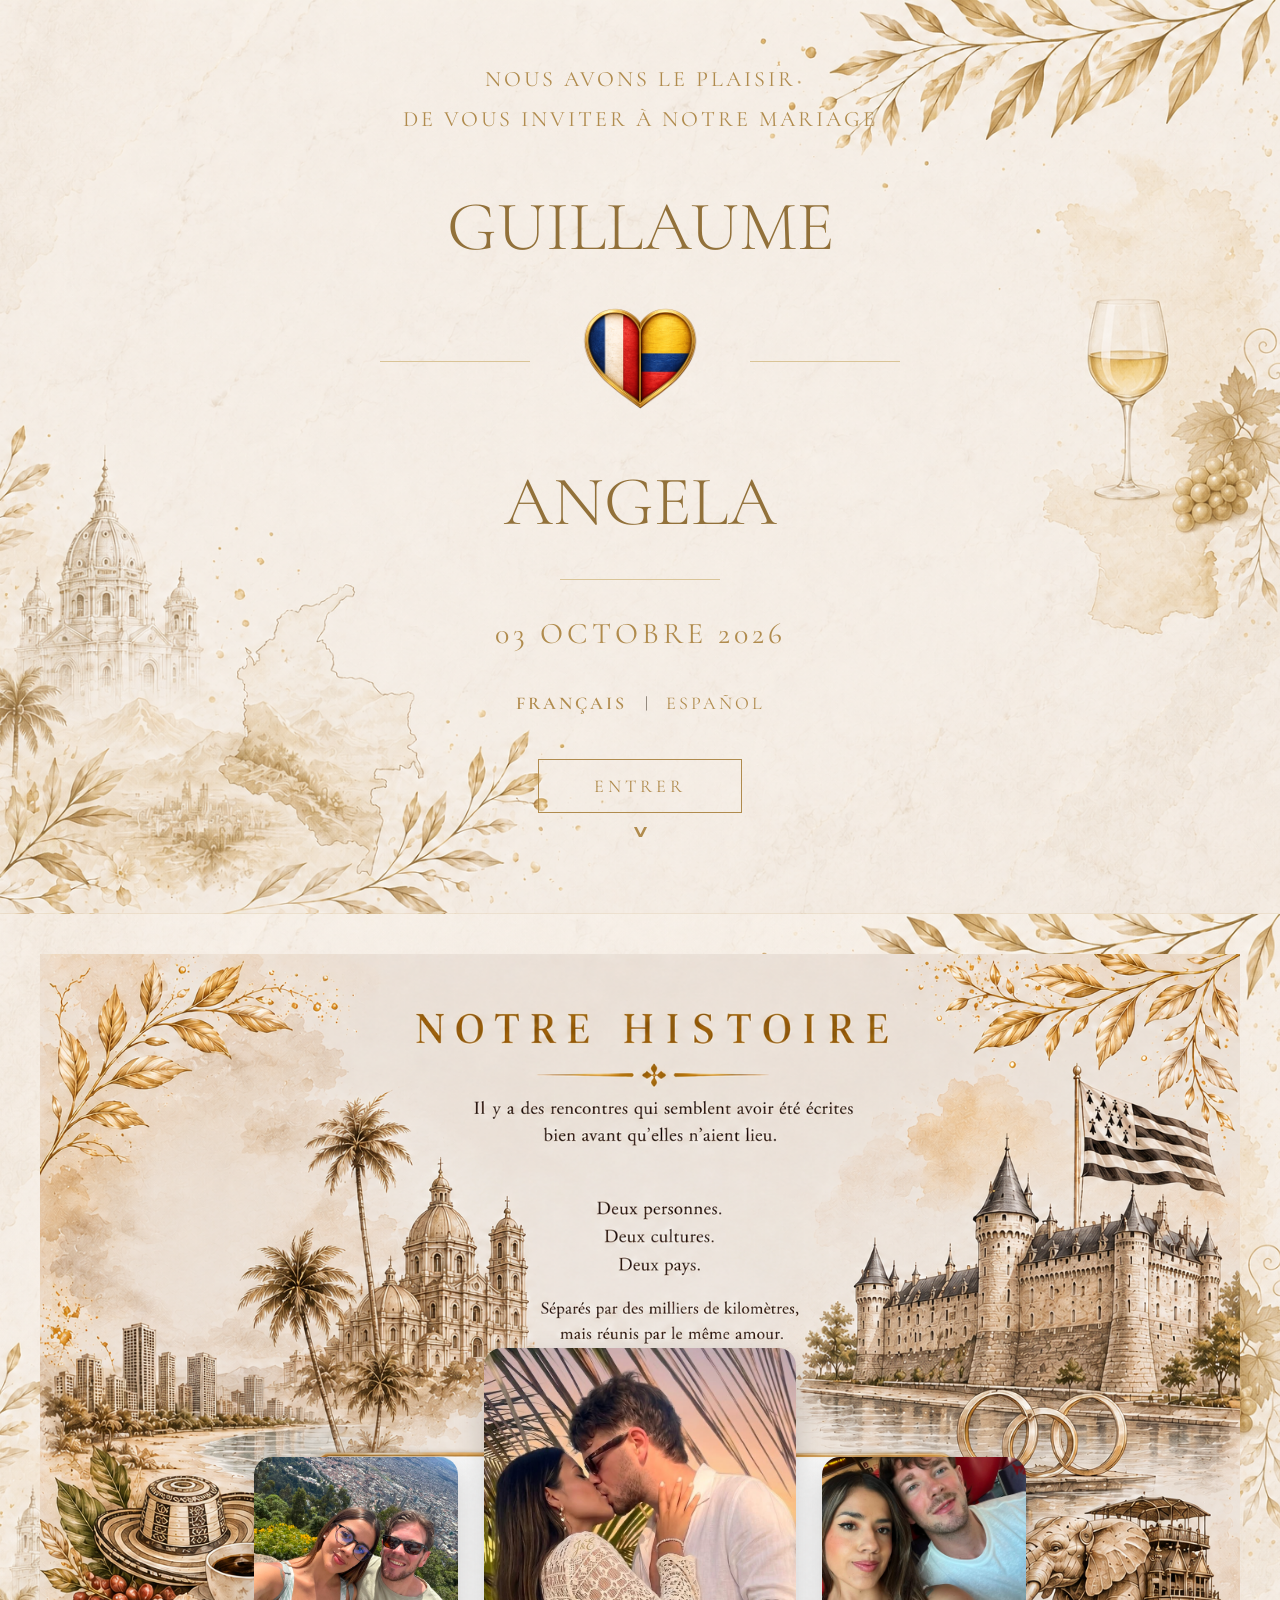
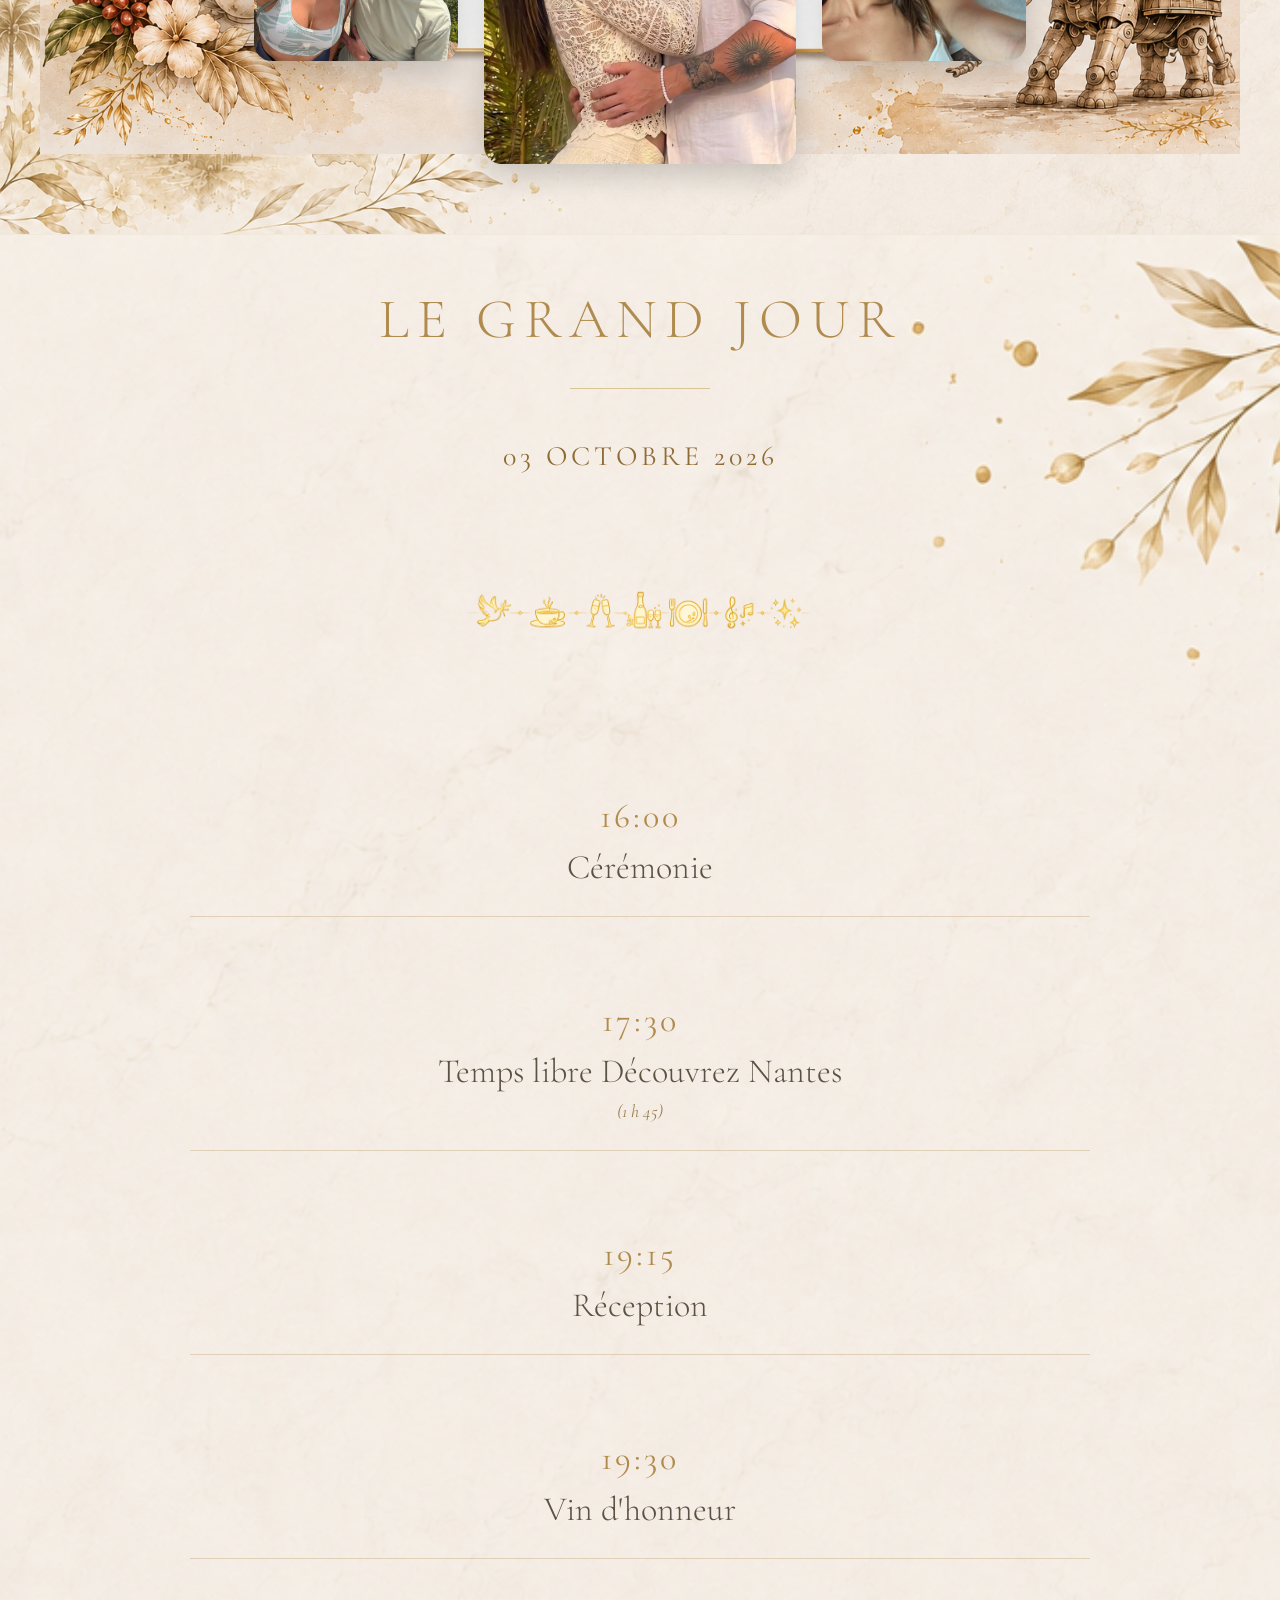
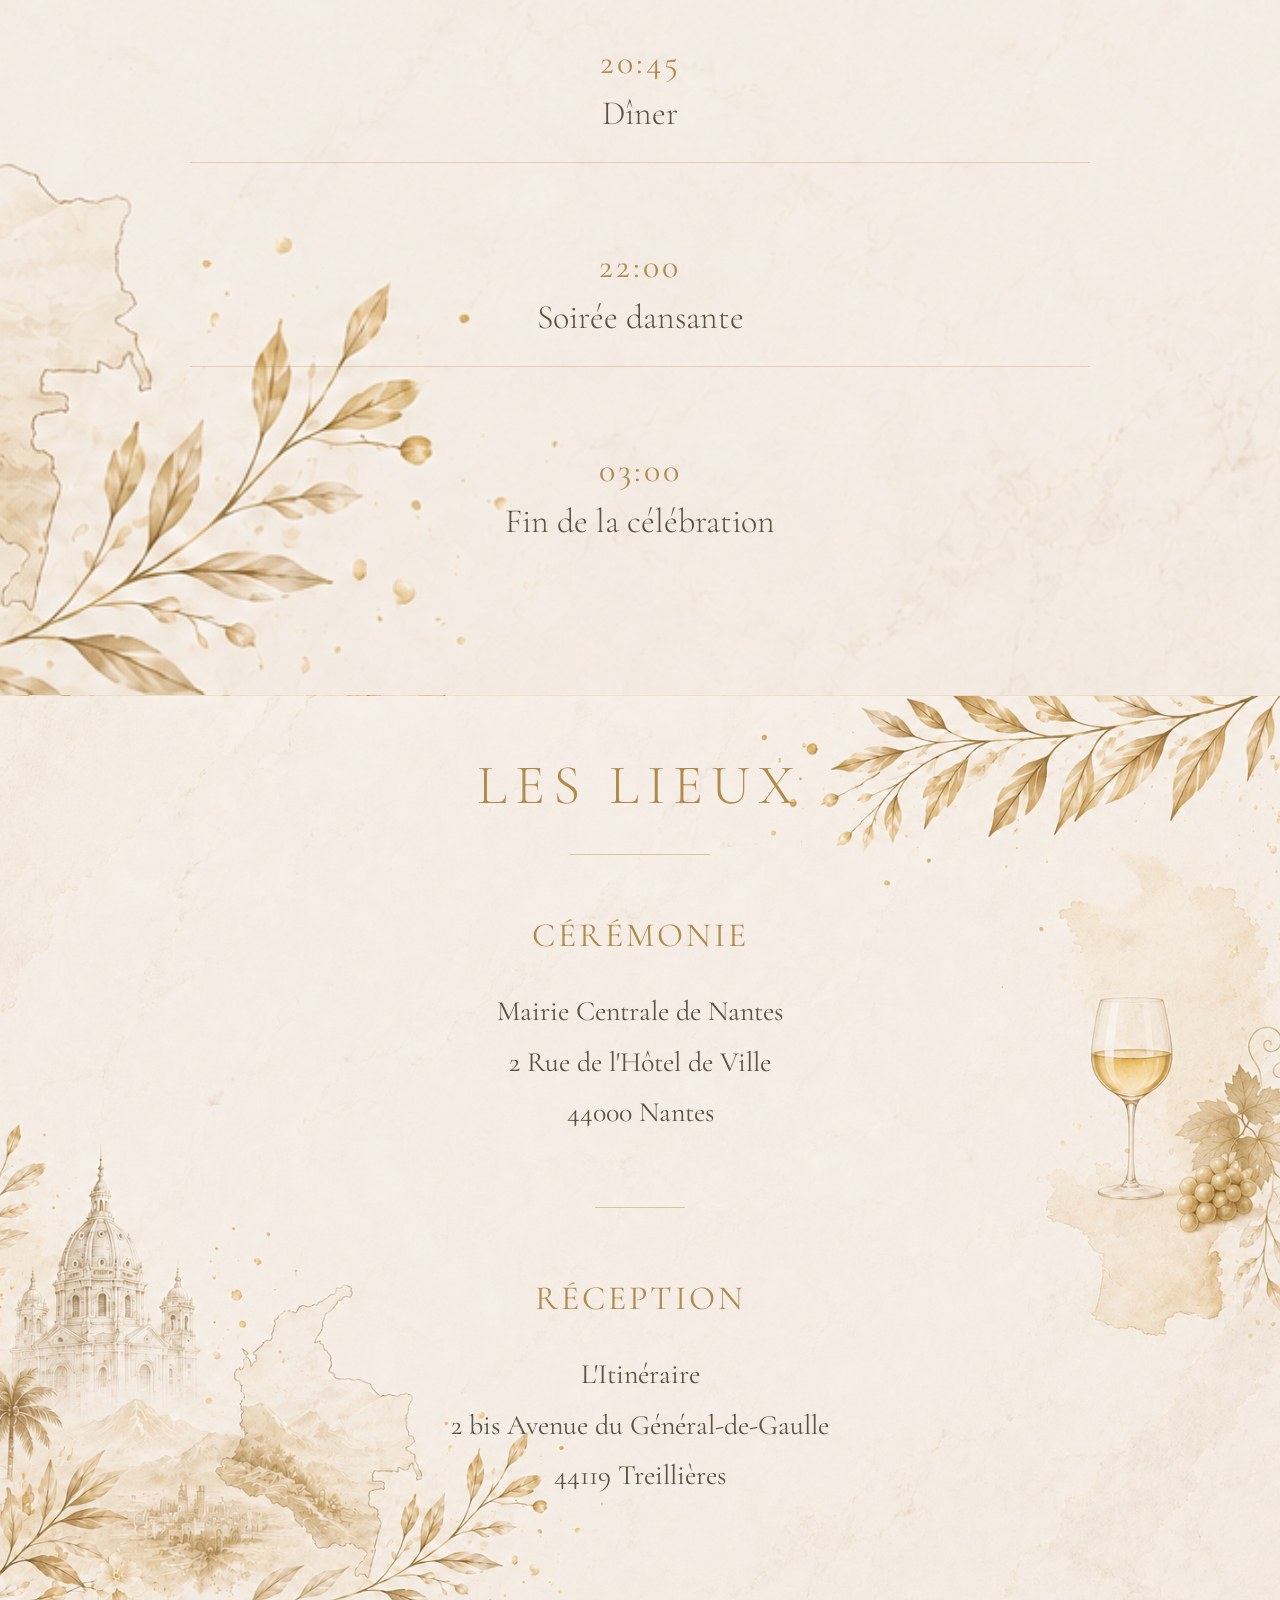
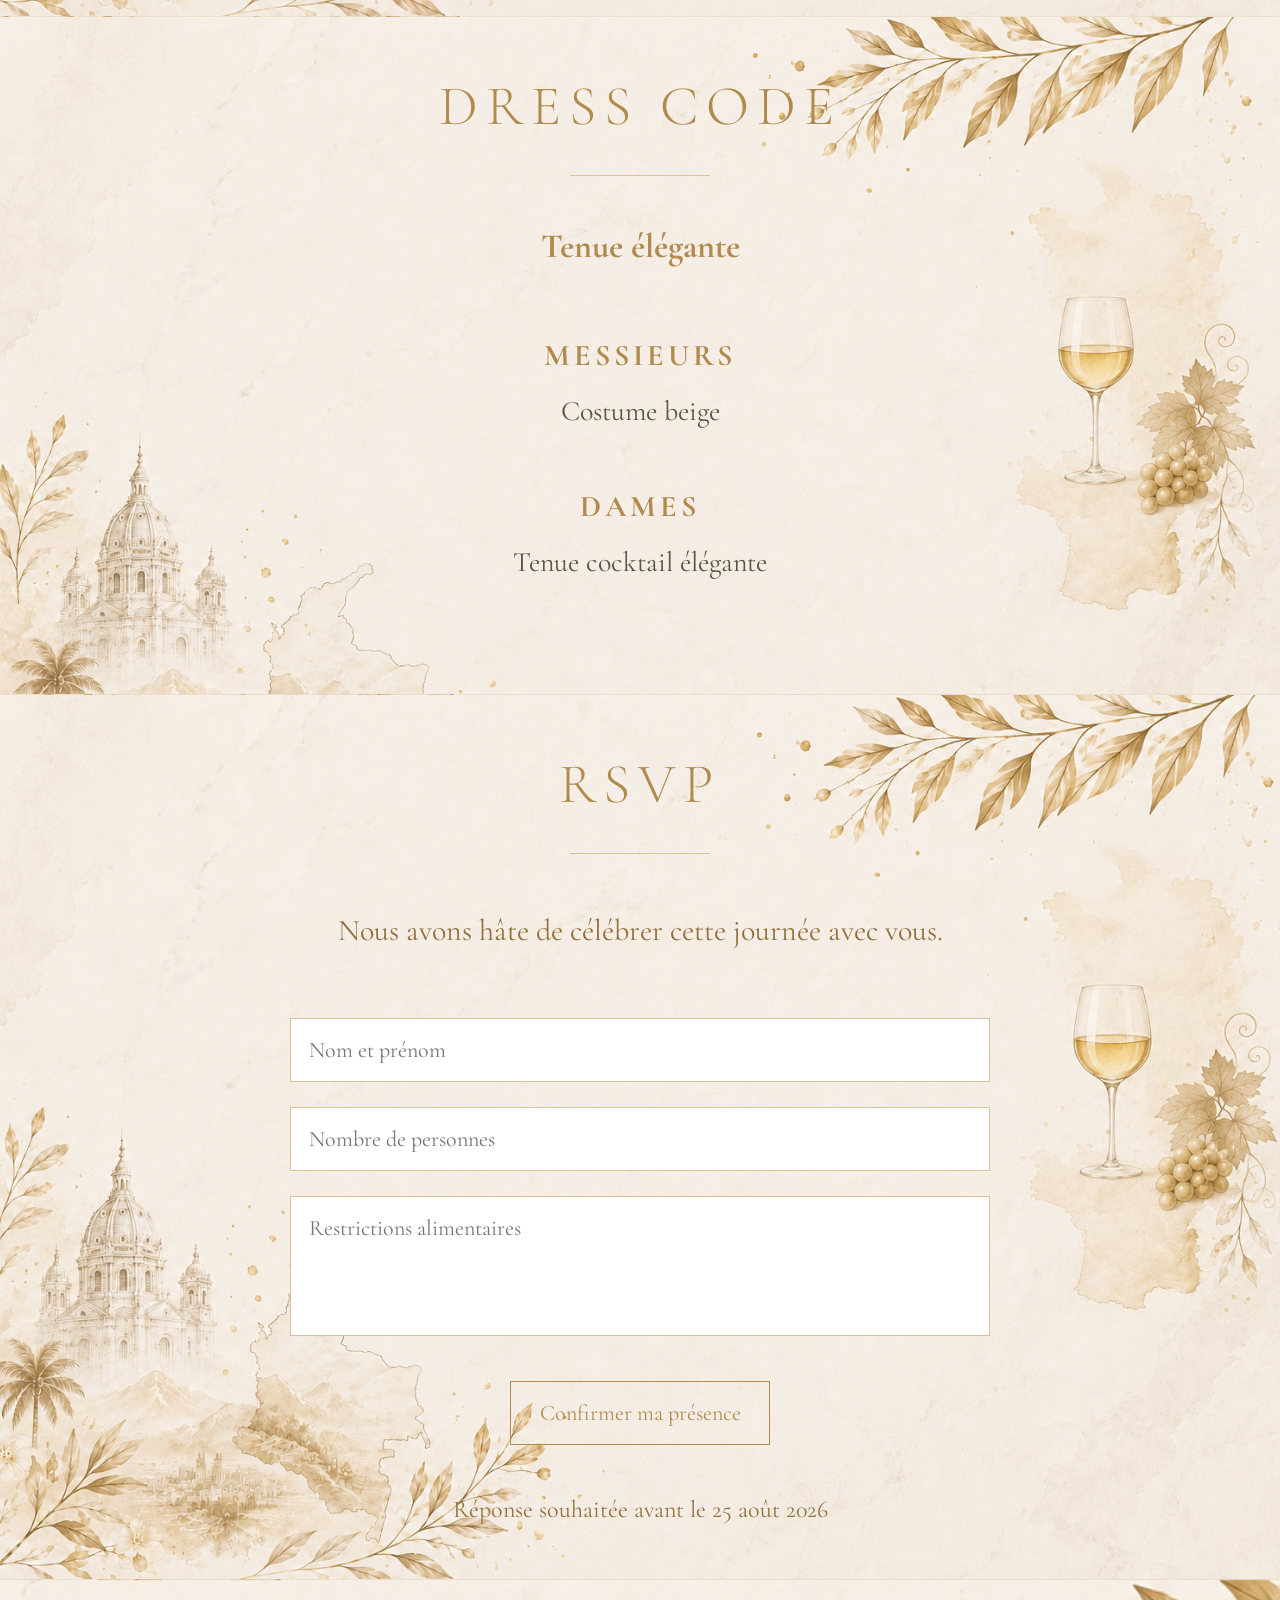
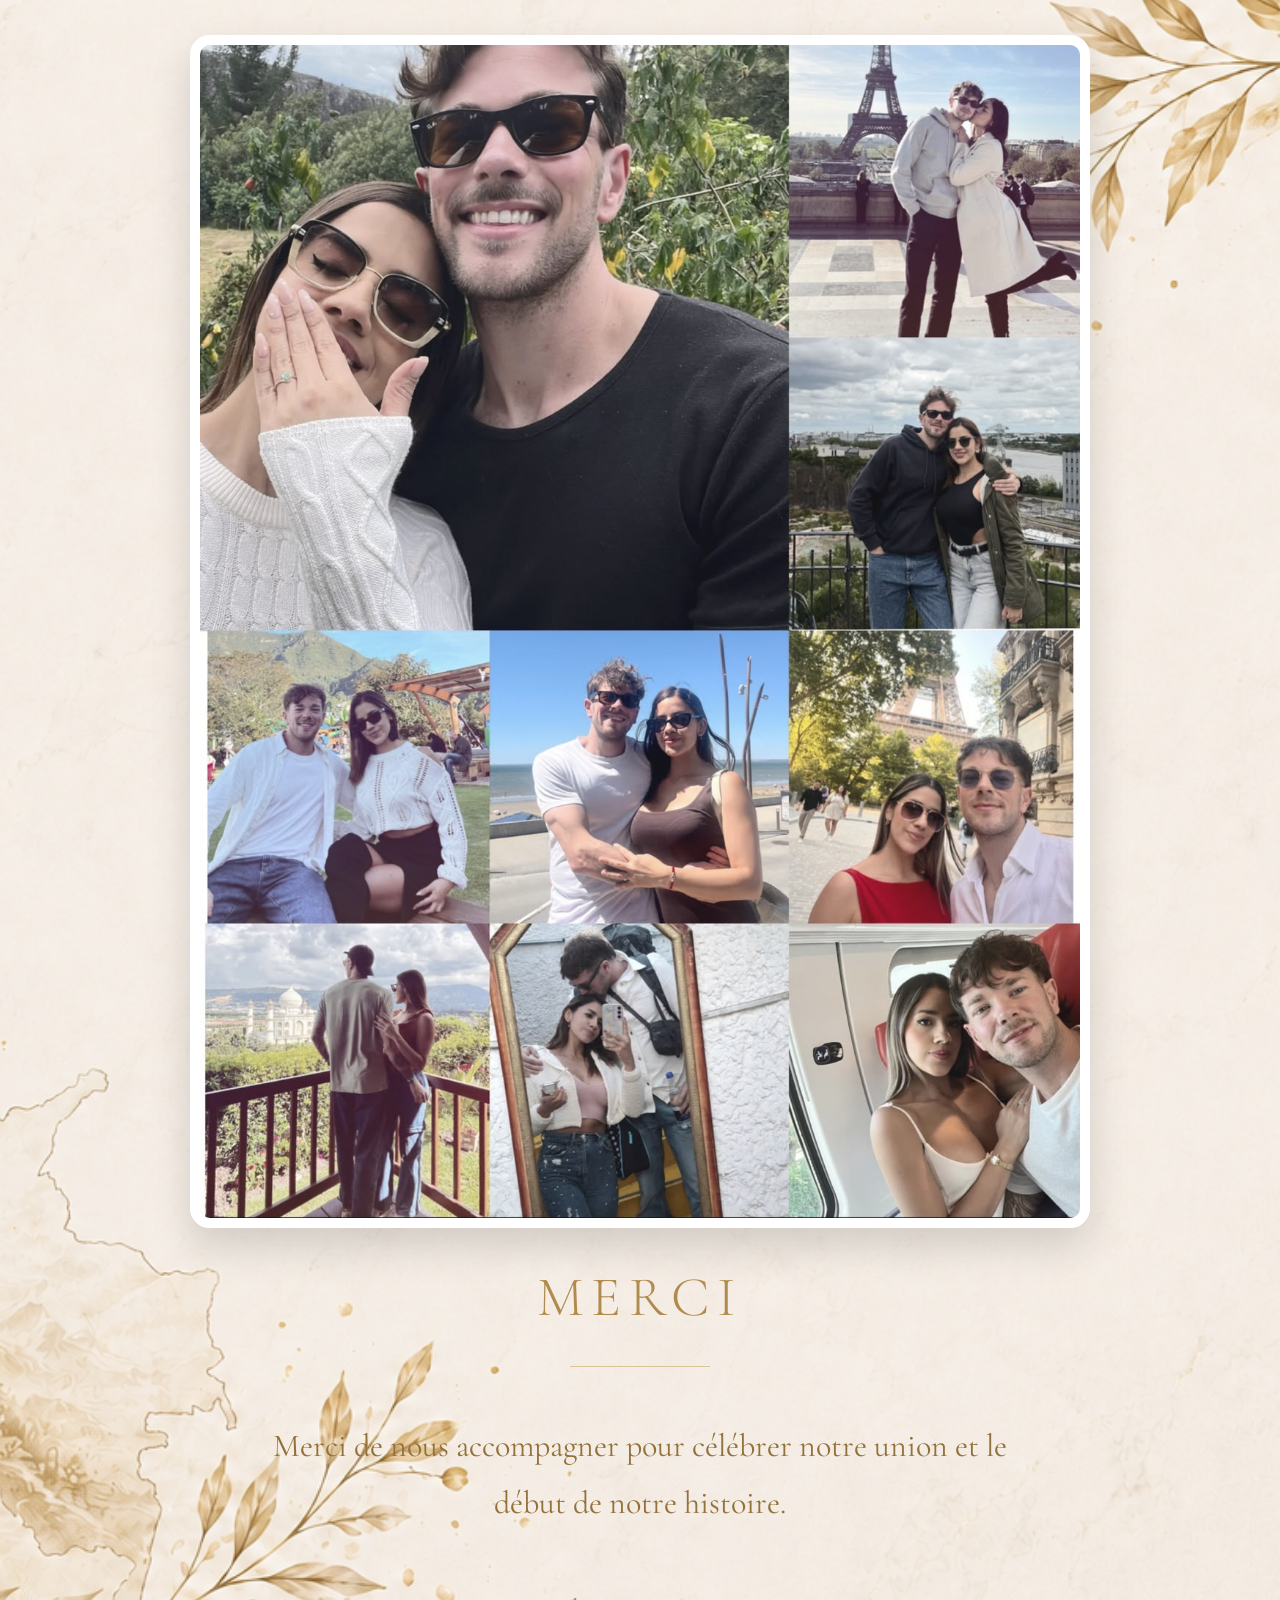
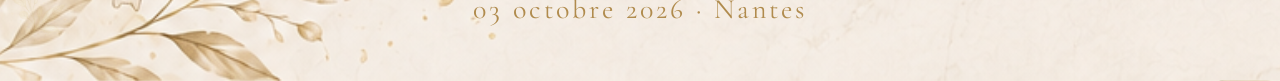
==== index.html @ 0d3e09af "Invitacion de boda" ====
<!DOCTYPE html>
<html lang="fr">

<head>

    <meta charset="UTF-8">
    <meta name="viewport" content="width=device-width, initial-scale=1.0">

    <title>Guillaume & Angela</title>

<link rel="stylesheet" href="css/style.css">
<link rel="stylesheet" href="css/history.css">
<link rel="stylesheet" href="css/timeline.css">

    <link rel="preconnect" href="https://fonts.googleapis.com">
    <link rel="preconnect" href="https://fonts.gstatic.com" crossorigin>

    <link href="https://fonts.googleapis.com/css2?family=Cormorant+Garamond:wght@300;400;500;600&display=swap" rel="stylesheet">

</head>

<body>

<!-- =========================
        PORTADA
========================= -->

<section class="hero" id="hero">

    <!-- Decoración -->

    <img src="images/leaves-top-right.png"
         class="leaf leaf-top"
         alt="">

    <img src="images/leaves-bottom-left.png"
         class="leaf leaf-bottom"
         alt="">

    <!-- Texto superior -->

    <p id="heroText" class="hero-top">

        NOUS AVONS LE PLAISIR<br>
        DE VOUS INVITER À NOTRE MARIAGE

    </p>

    <!-- Nombres -->

    <h1 id="nameTop" class="name-top">

        GUILLAUME

    </h1>

    <div class="line-container">

        <div class="line"></div>

        <div class="heart">

            <img src="images/heart-fr-co.png"
                 alt="France Colombie">

        </div>

        <div class="line"></div>

    </div>

    <h1 id="nameBottom" class="name-bottom">

        ANGELA

    </h1>

    <div class="line-small"></div>

    <!-- Fecha -->

    <p id="date" class="date">

        03 OCTOBRE 2026

    </p>

    <!-- Cambio de idioma -->

    <div class="languages">

        <button id="fr"
                class="lang active">

            FRANÇAIS

        </button>

        <span>|</span>

        <button id="es"
                class="lang">

            ESPAÑOL

        </button>

    </div>

    <!-- Botón -->

    <button id="enterBtn"
            class="enter-btn">

        ENTRER

    </button>

    <!-- Flecha -->

    <div class="arrow">

        &#709;

    </div>

</section>

<!-- =========================
     NUESTRA HISTORIA
========================= -->

<section class="history" id="history">

    <img src="images/leaves-top-right.png"
         class="leaf leaf-top"
         alt="">

    <img src="images/leaves-bottom-left.png"
         class="leaf leaf-bottom"
         alt="">
<div class="history-container">

    <!-- Imagen compuesta -->
    <div class="history-wrapper">

        <img src="images/histoire.png"
             class="history-background"
             alt="Notre Histoire">

        <div class="history-gallery">

            <img src="images/couple/left.jpg"
                 class="photo photo-left"
                 alt="">

            <img src="images/couple/center.jpg"
                 class="photo photo-center"
                 alt="">

            <img src="images/couple/right.jpg"
                 class="photo photo-right"
                 alt="">

        </div>

    </div>

</div>

</section>

<!-- ==========================================
              LE GRAND JOUR
=========================================== -->

<section class="timeline" id="timeline">

    <img src="images/leaves-top-right.png"
         class="leaf leaf-top"
         alt="">

    <img src="images/leaves-bottom-left.png"
         class="leaf leaf-bottom"
         alt="">

    <div class="timeline-container">

 <h2 id="timelineTitle" class="section-title">
    LE GRAND JOUR
</h2>

        <div class="gold-line"></div>

        <p
            id="timelineDate"
            class="timeline-date">

            03 OCTOBRE 2026

        </p>
<img
    src="images/timeline-icons.png"
    class="timeline-icons"
    alt="Timeline Icons">
        <div class="timeline-item">

            <span class="time">

                16:00

            </span>

            <h3 id="event1">

                Cérémonie

            </h3>

        </div>
<div class="timeline-item">

    <span class="time">
        17:30
    </span>

    <h3 id="eventFree">
        Temps libre
Découvrez Nantes
    </h3>

    <p class="timeline-note">
        (1 h 45)
    </p>

</div>
        <div class="timeline-item">

            <span class="time">

                19:15

            </span>

            <h3 id="event2">

                Réception

            </h3>

        </div>

        <div class="timeline-item">

            <span class="time">

                19:30

            </span>

            <h3 id="event3">

                Vin d'honneur

            </h3>

        </div>

        <div class="timeline-item">

            <span class="time">

                20:45

            </span>

            <h3 id="event4">

                Dîner

            </h3>

        </div>

        <div class="timeline-item">

            <span class="time">

                22:00

            </span>

            <h3 id="event5">

                Soirée dansante

            </h3>

        </div>

        <div class="timeline-item">

            <span class="time">

                03:00

            </span>

            <h3 id="event6">

                Fin de la célébration

            </h3>

        </div>

    </div>

</section>

<!-- ==========================================
                 LES LIEUX
=========================================== -->

<section class="places" id="places">

    <img src="images/leaves-top-right.png"
         class="leaf leaf-top"
         alt="">

    <img src="images/leaves-bottom-left.png"
         class="leaf leaf-bottom"
         alt="">

    <div class="places-container">

<h2 id="placesTitle" class="section-title">
    LES LIEUX
</h2>

        <div class="gold-line"></div>

        <div class="place-card">

            <h3 id="ceremonyTitle">

                CÉRÉMONIE

            </h3>

            <p>

                Mairie Centrale de Nantes

            </p>

            <p>

                2 Rue de l'Hôtel de Ville

            </p>

            <p>

                44000 Nantes

            </p>

        </div>

        <div class="gold-line small"></div>

        <div class="place-card">

            <h3 id="receptionTitle">

                RÉCEPTION

            </h3>

            <p>

                L'Itinéraire

            </p>

            <p>

                2 bis Avenue du Général-de-Gaulle

            </p>

            <p>

                44119 Treillières

            </p>

        </div>

    </div>

</section>
<!-- ==========================================
                 DRESS CODE
=========================================== -->

<section class="dresscode" id="dresscode">

    <img src="images/leaves-top-right.png"
         class="leaf leaf-top"
         alt="">

    <img src="images/leaves-bottom-left.png"
         class="leaf leaf-bottom"
         alt="">

    <div class="dresscode-container">

        <h2 id="dressTitle" class="section-title">

            DRESS CODE

        </h2>

        <div class="gold-line"></div>

        <h3 id="dressSubtitle">

            Tenue Élégante

        </h3>

        <div class="dress-block">

            <h4 id="gentlemenTitle">

                MESSIEURS

            </h4>

            <p id="gentlemenText">

                Costume beige

            </p>

        </div>

        <div class="dress-block">

            <h4 id="ladiesTitle">

                DAMES

            </h4>

            <p id="ladiesText">

                Tenue cocktail élégante

            </p>
</div>

    </div>

</section>

<!-- ==========================================
                     CONFIRMATION
=========================================== -->

<section class="rsvp" id="rsvp">

    <img src="images/leaves-top-right.png"
         class="leaf leaf-top"
         alt="">

    <img src="images/leaves-bottom-left.png"
         class="leaf leaf-bottom"
         alt="">

    <div class="rsvp-container">

        <h2 id="rsvpTitle" class="section-title">

            CONFIRMATION

        </h2>

        <div class="gold-line"></div>

        <p id="rsvpMessage">

            Nous avons hâte de célébrer
            cette journée avec vous.

        </p>

        <form class="rsvp-form">

            <input
                id="nameInput"
                type="text"
                placeholder="Nom et prénom">

            <input
                id="guestsInput"
                type="number"
                placeholder="Nombre de personnes">

            <textarea
                id="foodInput"
                placeholder="Restrictions alimentaires"></textarea>

            <button
                id="confirmBtn"
                type="submit">

                Confirmer ma présence

            </button>

        </form>

        <p
           id="deadline"
           class="deadline">

            Réponse souhaitée avant le
            25 août 2026

        </p>

    </div>

</section>

<!-- ==========================================
                  MERCI
=========================================== -->

<section class="thanks" id="thanks">

    <img src="images/leaves-top-right.png"
         class="leaf leaf-top"
         alt="">

    <img src="images/leaves-bottom-left.png"
         class="leaf leaf-bottom"
         alt="">

    <div class="thanks-container">

        <img src="images/final_photo.jpg" class="final-photo" alt="">

        <h2
            id="thanksTitle"
            class="section-title">

            MERCI

        </h2>

        <div class="gold-line"></div>

        <p
           id="thanksMessage"
           class="thanks-text">

            Merci de nous accompagner
            pour célébrer notre union
            et le début de notre histoire.

        </p>

        <p
            id="thanksDate"
            class="thanks-date">

            03 octobre 2026 · Nantes

        </p>

    </div>

</section>

<script src="js/script.js"></script>

</body>

</html>
---- css/style.css ----
/* ===================================================
   GUILLAUME & ANGELA
   VERSION 2.0
=================================================== */

*{
    margin:0;
    padding:0;
    box-sizing:border-box;
}

html{

    scroll-behavior:smooth;

}

body{

    background:#f8f5ef;

    color:#5c5143;

    font-family:'Cormorant Garamond',serif;

    overflow-x:hidden;

}

/* ==========================
        VARIABLES
========================== */

:root{

    --gold:#b08b4d;

    --gold-light:#d9c497;

    --gold-dark:#92713a;

    --cream:#f8f5ef;

    --text:#5c5143;

    --line:#d8c49a;

}

/* ==========================
        TITULOS
========================== */

.section-title{

    font-size:56px;

    font-weight:300;

    letter-spacing:8px;

    text-align:center;

    color:var(--gold);

}

.gold-line{

    width:140px;

    height:1px;

    background:var(--gold-light);

    margin:35px auto 50px;

}

/* ==========================
        HOJAS
========================== */

.leaf{

    position:absolute;

    width:230px;

    opacity:.18;

    pointer-events:none;

}

.leaf-top{

    top:0;

    right:0;

}

.leaf-bottom{

    bottom:0;

    left:0;

}

/* ==========================
        PORTADA
========================== */

.hero{

    position:relative;

    min-height:100vh;

    display:flex;

    flex-direction:column;

    justify-content:center;

    align-items:center;

    text-align:center;

    padding:60px 30px 100px;

    overflow:hidden;

    background:
        url("../images/background.png") center center / cover no-repeat;

}

.hero-top{

    font-size:22px;

    letter-spacing:3px;

    line-height:1.8;

    color:var(--gold);

}

.name-top{

    margin-top:45px;

    font-size:70px;

    font-weight:300;

    color:var(--gold-dark);

}

.name-bottom{

    margin-top:35px;

    font-size:70px;

    font-weight:300;

    color:var(--gold-dark);

}

.line-container{

    width:100%;

    max-width:520px;

    display:flex;

    align-items:center;

    justify-content:center;

    gap:20px;

    margin-top:30px;

}

.line{

    flex:1;

    height:1px;

    background:var(--gold-light);

}

.line-small{

    width:160px;

    height:1px;

    background:var(--gold-light);

    margin:35px auto;

}

.heart img{

    width:180px;

}

.date{

    font-size:30px;

    color:var(--gold);

    letter-spacing:4px;

}/* ===================================================
        BOTONES
=================================================== */

.languages{

    display:flex;

    align-items:center;

    justify-content:center;

    gap:18px;

    margin-top:40px;

}

.languages button{

    background:none;

    border:none;

    cursor:pointer;

    font-family:'Cormorant Garamond',serif;

    font-size:18px;

    letter-spacing:3px;

    color:var(--gold);

    transition:.35s;

}

.languages button:hover{

    opacity:.6;

}

.languages button.active{

    font-weight:600;

}

.enter-btn{

    margin-top:45px;

    padding:15px 55px;

    background:transparent;

    border:1px solid var(--gold);

    color:var(--gold);

    letter-spacing:4px;

    font-size:18px;

    cursor:pointer;

    transition:.35s;

    font-family:'Cormorant Garamond',serif;

}

.enter-btn:hover{

    background:var(--gold);

    color:white;

}

.arrow{

    position:absolute;

    bottom:40px;

    left:50%;

    transform:translateX(-50%);

    font-size:42px;

    color:var(--gold);

    animation:arrowMove 2s infinite;

}

@keyframes arrowMove{

0%{
transform:translate(-50%,0);
}

50%{
transform:translate(-50%,12px);
}

100%{
transform:translate(-50%,0);
}

}

    /* ===================================================
            SECCIONES
    =================================================== */
    
    /* Decoración de fondo */
.history,
.timeline,
.places,
.dresscode,
.rsvp,
.thanks{
    padding:55px 40px;

    background:
        url("../images/background.png") center top / cover repeat-y;

    overflow:hidden;

    border-top:1px solid rgba(176,139,77,.12);

}

/* ==========================================
   CONTENEDORES
========================================== */

.history-container,
.timeline-container,
.places-container,
.dresscode-container,
.rsvp-container,
.thanks-container{

    position:relative;

    z-index:2;

    width:100%;

    max-width:1200px;

    margin:0 auto;

    }/* ===================================================
                    LE GRAND JOUR
    =================================================== */

    .timeline-date{

        text-align:center;

        font-size:30px;

        color:var(--gold);

        letter-spacing:4px;

        margin-bottom:70px;

    }

    .timeline-item{

        text-align:center;

        margin-bottom:55px;

    }

    .time{

        display:block;

        font-size:34px;

        color:var(--gold);

        margin-bottom:12px;

        letter-spacing:3px;

    }

    .timeline-item h3{

        font-size:34px;

        font-weight:300;

        color:var(--text);

    }

    /* ===================================================
                    LES LIEUX
    =================================================== */

    .place-card{

        max-width:700px;

        margin:60px auto;

        text-align:center;

    }

    .place-card h3{

        font-size:34px;

        color:var(--gold);

        font-weight:400;

        letter-spacing:3px;

        margin-bottom:30px;

    }

    .place-card p{

        font-size:28px;

        line-height:1.8;

        color:var(--text);

    }

    .gold-line.small{

        width:90px;

        margin:70px auto;

    }

    /* ===================================================
                    DRESS CODE
    =================================================== */

    #dressSubtitle{

        text-align:center;

        font-size:34px;

        color:var(--gold);

        margin-bottom:70px;

    }

    .dress-block{

        text-align:center;

        margin-bottom:60px;

    }

    .dress-block h4{

        font-size:30px;

        color:var(--gold);

        letter-spacing:4px;

        margin-bottom:20px;

    }

    .dress-block p{

        font-size:28px;

        color:var(--text);

    }

    /* ===================================================
                        CONFIRMATION
    =================================================== */

    .rsvp-message,
    #rsvpMessage{

        text-align:center;

        font-size:30px;

        line-height:1.8;

        margin-bottom:60px;

        color:var(--gold-dark);

    }

    .rsvp-form{

        max-width:700px;

        margin:auto;

        display:flex;

        flex-direction:column;

        gap:25px;

    }

    .rsvp-form input,
    .rsvp-form textarea{

        width:100%;

        padding:18px;

        border:1px solid var(--gold-light);

        background:white;

        font-family:'Cormorant Garamond',serif;

        font-size:22px;

        color:var(--text);

    }

    .rsvp-form textarea{

        height:140px;

        resize:none;

    }

    .rsvp-form button{

        width:260px;

        margin:20px auto 0;

        padding:18px;

        border:1px solid var(--gold);

        background:transparent;

        color:var(--gold);

        font-size:22px;

        cursor:pointer;

        transition:.35s;

        font-family:'Cormorant Garamond',serif;

    }

    .rsvp-form button:hover{

        background:var(--gold);

        color:white;

    }

    .deadline{

        text-align:center;

        margin-top:50px;

        font-size:24px;

        color:var(--gold-dark);

    }/* ===================================================
                        GRACIAS
    =================================================== */

    .final-photo{
    width:100%;
    max-width:900px;
    height:auto;
    display:block;
    margin:0 auto 35px;
    border:10px solid #fff;
    border-radius:20px;
    object-fit:cover;
    box-shadow:0 18px 40px rgba(0,0,0,.15);

    }

    .thanks-text{

        max-width:800px;

        margin:0 auto;

        text-align:center;

        font-size:32px;

        line-height:1.8;

        color:var(--gold-dark);

    }

    .thanks-date{

        margin-top:60px;

        text-align:center;

        font-size:28px;

        letter-spacing:3px;

        color:var(--gold);

    }

    /* ===================================================
                    ANIMACIONES
    =================================================== */

    section{

        opacity:0;

        transform:translateY(60px);

        transition:1s ease;

    }

    section.show{

        opacity:1;

        transform:translateY(0);

    }

    /* ===================================================
                    RESPONSIVE
    =================================================== */

    @media(max-width:992px){

    .section-title{

    font-size:42px;

    letter-spacing:4px;

    }

    .hero-top{

    font-size:18px;

    }

    .name-top,
    .name-bottom{

    font-size:52px;

    }

    .heart img{

    width:130px;

    }

    .date{

    font-size:24px;

    }


    .timeline-item h3{

    font-size:28px;

    }

    .place-card p{

    font-size:22px;

    }

    .dress-block p{

    font-size:22px;

    }

    .thanks-text{

    font-size:26px;

    }

    }
@media(max-width:768px){

.hero{
    padding:45px 20px 70px;

}

.section-title{
    font-size:34px;
    letter-spacing:3px;
}

.hero-top{
    font-size:16px;
}

.name-top,
.name-bottom{
    font-size:42px;
}

.line-container{
    max-width:320px;
}

.heart img{
    width:95px;
}

.date{
    font-size:20px;
    letter-spacing:2px;
}

.languages{
    gap:12px;
}

.languages button{
    font-size:15px;
}

.enter-btn{
    padding:12px 35px;
    font-size:15px;
}

.arrow{
    font-size:34px;
}

.history,
.timeline,
.places,
.dresscode,
.rsvp,
.thanks{

    position:relative;

    padding:60px 20px;

    background:
        url("../images/background.png") center top / cover repeat-y;

    overflow:hidden;

    border-top:none;

}

.timeline-date{
    font-size:22px;
}

.time{
    font-size:24px;
}

.timeline-item h3{
    font-size:22px;
}

.place-card h3{
    font-size:24px;
}

.place-card p{
    font-size:18px;
}

#dressSubtitle{
    font-size:24px;
}

.dress-block h4{
    font-size:22px;
}

.dress-block p{
    font-size:18px;
}

.rsvp-form input,
.rsvp-form textarea{
    font-size:18px;
}

.rsvp-form button{
    width:100%;
}

.deadline{
    font-size:18px;
}

.thanks-text{
    font-size:20px;
}

.thanks-date{
    font-size:18px;
}

.leaf{
    width:90px;
    opacity:.13;
}

}
   

    /* ===================================================
                        FIN
    =================================================== */
---- css/history.css ----
/* ==================================================
   NOTRE HISTOIRE
   Guillaume & Angela
================================================== */

.history{
    position:relative;
    padding:40px 40px 80px;

    background:
        url("../images/background.png") center top / cover repeat-y;
}

.history-container{
    width:100%;
    max-width:1200px;
    margin:0 auto;
}

.history-wrapper{
    position:relative;
    width:100%;
    max-width:1200px;
    margin:0 auto;
}

.history-background{
    display:block;
    width:100%;
    height:auto;
}

.history-gallery{
    position:absolute;
    inset:0;
}

/* ======================================
   FOTOGRAFÍAS
====================================== */

.photo{
    position:absolute;
    object-fit:cover;
    border-radius:18px;
    box-shadow:0 12px 30px rgba(0,0,0,.18);
}

/* Izquierda */

.photo-left{
    width:17%;
    aspect-ratio:1/1;
    left:17.8%;
    top:62.8%;
}

/* Centro */

.photo-center{
    width:26%;
    aspect-ratio:3/4;
    left:37%;
    top:49.2%;
}

/* Derecha */

.photo-right{
    width:17%;
    aspect-ratio:1/1;
    right:17.8%;
    top:62.8%;
}

/* ======================================
   RESPONSIVE
====================================== */

@media (max-width:768px){

.history{
    padding:30px 15px 60px;
}

.photo-left{
    width:22%;
    left:10%;
    top:66%;
}

.photo-center{
    width:34%;
    left:33%;
    top:55%;
}

.photo-right{
    width:22%;
    right:10%;
    top:66%;
}

}
---- css/timeline.css ----
/* ==========================================
   LE GRAND JOUR
========================================== */

.timeline{

    position:relative;

    min-height:auto;

    padding:50px 30px 70px;

    background:
        url("../images/background.png")
        center center / cover no-repeat;

    overflow:hidden;

}

.timeline-container{

    position:relative;
    z-index:2;

    max-width:900px;
    margin:0 auto;

    text-align:center;

}

.timeline-title-fr{

    font-family:'Cormorant Garamond',serif;
    font-size:56px;
    font-weight:300;
    letter-spacing:8px;
    color:#b08b4d;
    margin-bottom:10px;

}

.timeline-title-es{

    font-family:'Cormorant Garamond',serif;
    font-size:22px;
    font-weight:300;
    letter-spacing:4px;
    color:#b89963;
    margin-bottom:30px;

}

.timeline-divider{

    width:140px;
    height:1px;
    background:#b89963;
    margin:0 auto 40px;

}

.timeline-date{

    font-family:'Cormorant Garamond',serif;
    font-size:28px;
    color:#8f6b35;

    margin-bottom:25px;

}

.timeline-item{

    padding:28px 0;

    border-bottom:1px solid rgba(184,153,99,.35);

}

.timeline-item:last-child{

    border-bottom:none;

}

.time{

    display:block;
    font-family:'Cormorant Garamond',serif;
    font-size:34px;
    color:#b08b4d;
    margin-bottom:10px;

}

.event-fr{

    font-family:'Cormorant Garamond',serif;
    font-size:28px;
    font-weight:400;
    color:#6b5533;

}

.event-es{

    font-family:'Cormorant Garamond',serif;
    font-size:20px;
    font-weight:300;
    color:#9b8152;
    margin-top:5px;

}

.timeline-line{

    width:120px;
    height:1px;
    background:#d8c49a;
    margin:0 auto;

}

@media(max-width:768px){

.timeline{

    padding:80px 20px;

}

.timeline-title-fr{

    font-size:38px;
    letter-spacing:4px;

}

.timeline-title-es{

    font-size:18px;

}

.timeline-date{

    font-size:22px;

}

.time{

    font-size:28px;

}

.event-fr{

    font-size:24px;

}

.event-es{

    font-size:18px;

}

}/* ======================================
   ICONOS TIMELINE
====================================== */

.timeline-icons{

    display:block;

    width:360px;
    max-width:85%;

    margin:20px auto 30px;

    opacity:.95;


}.timeline-note{

    font-family:'Cormorant Garamond',serif;

    font-size:18px;

    color:#9b8152;

    margin-top:8px;

    font-style:italic;

}
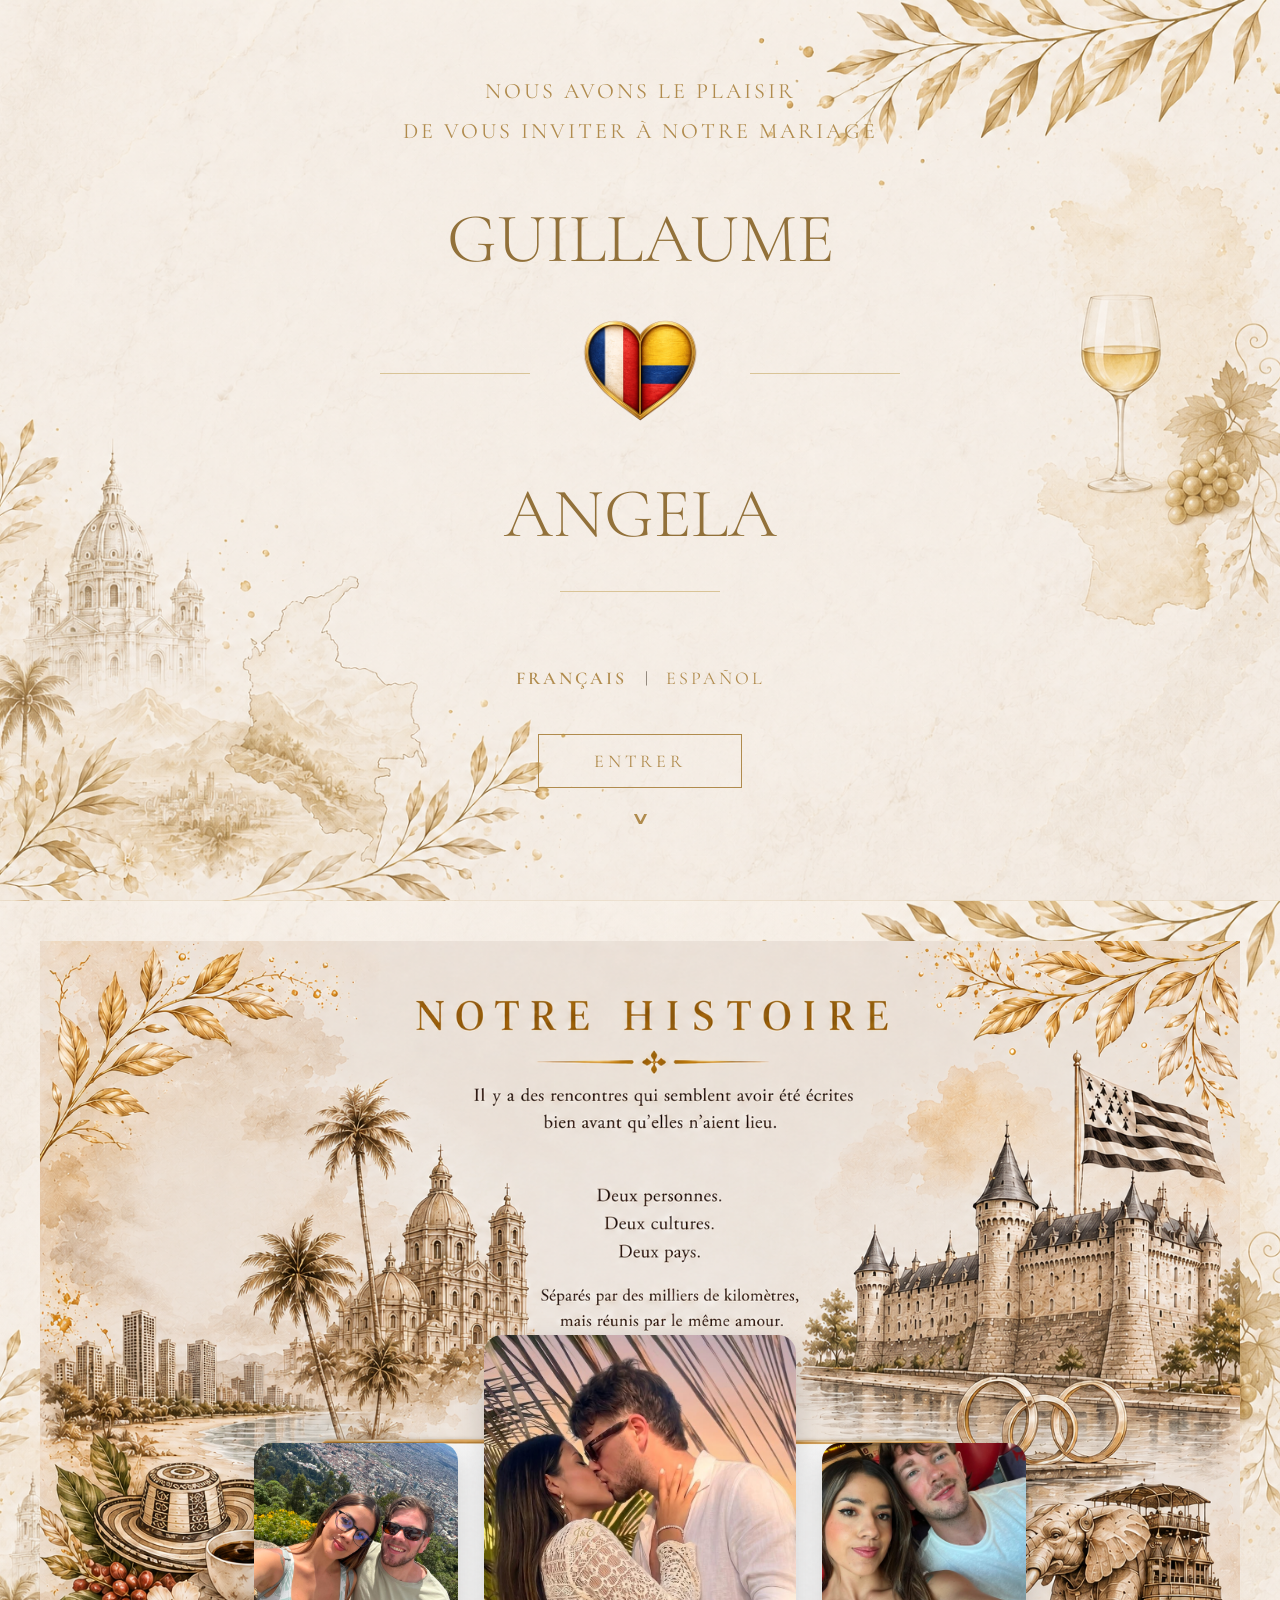
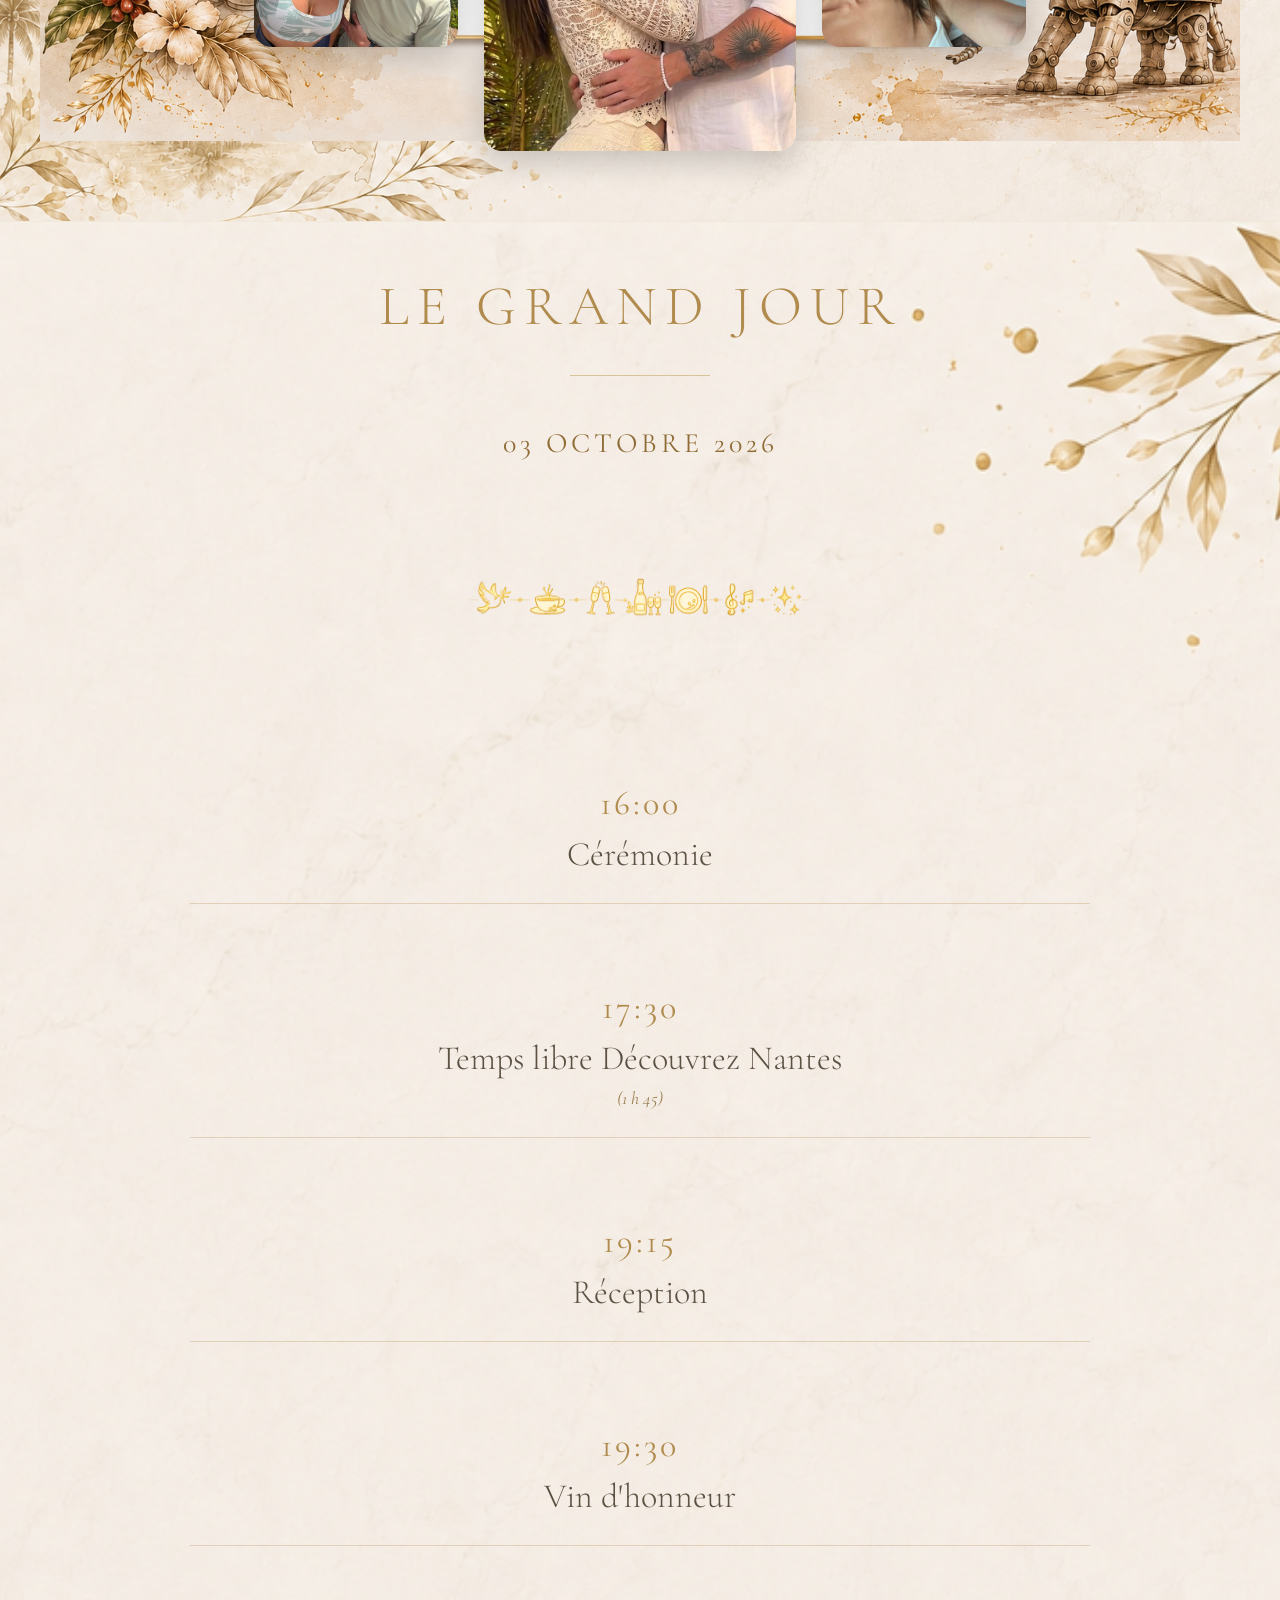
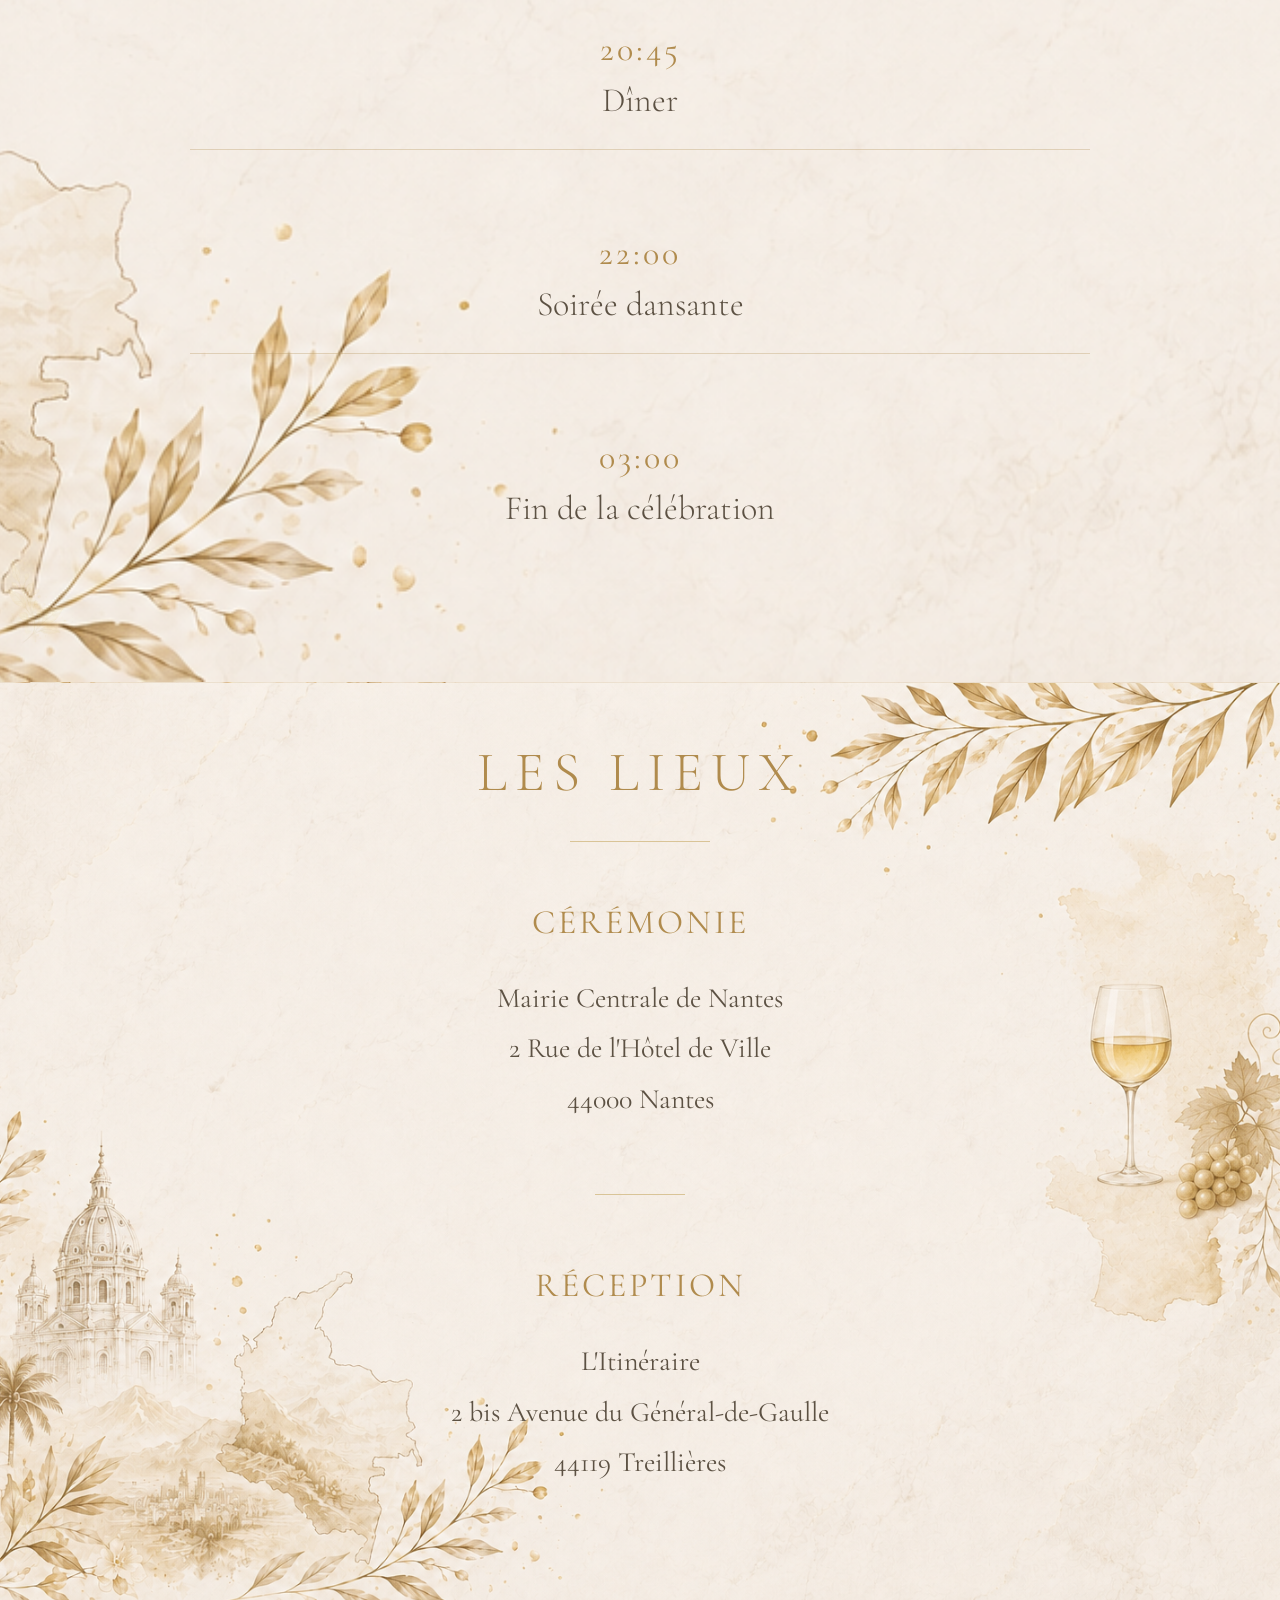
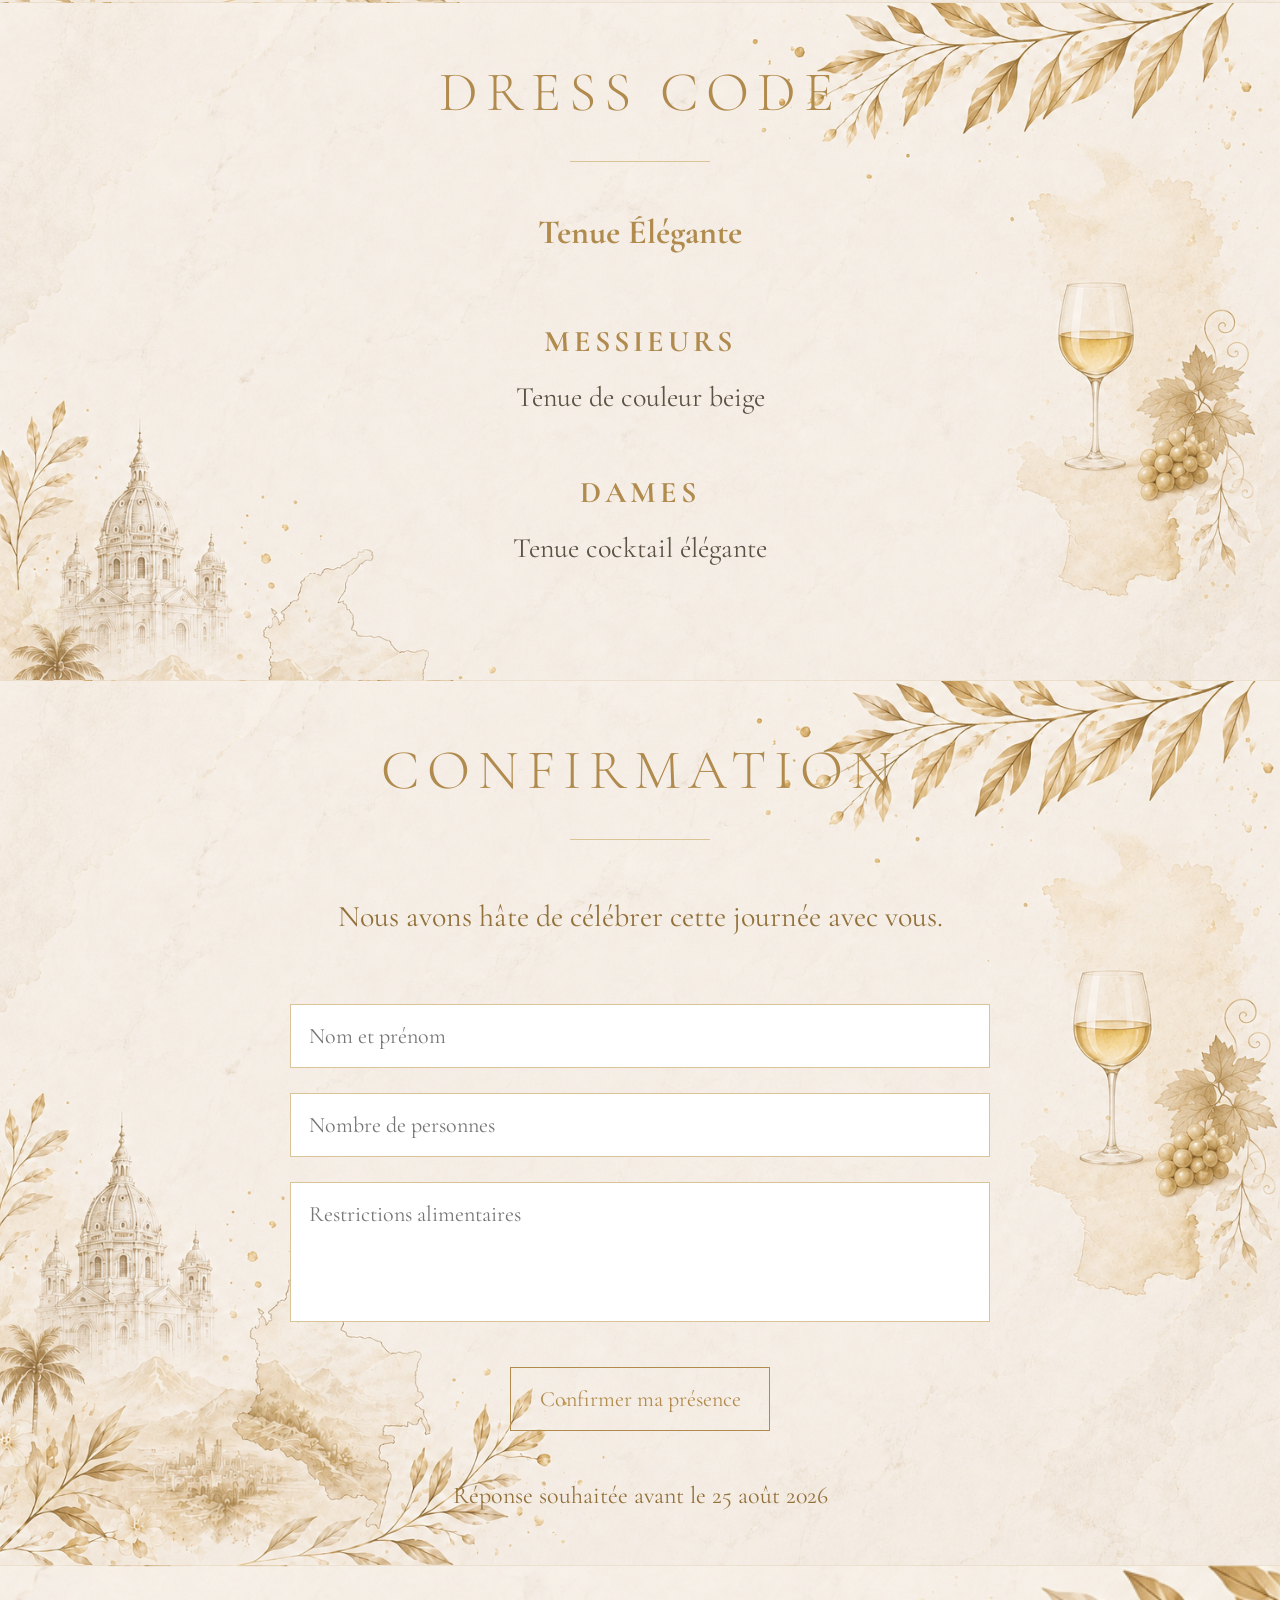
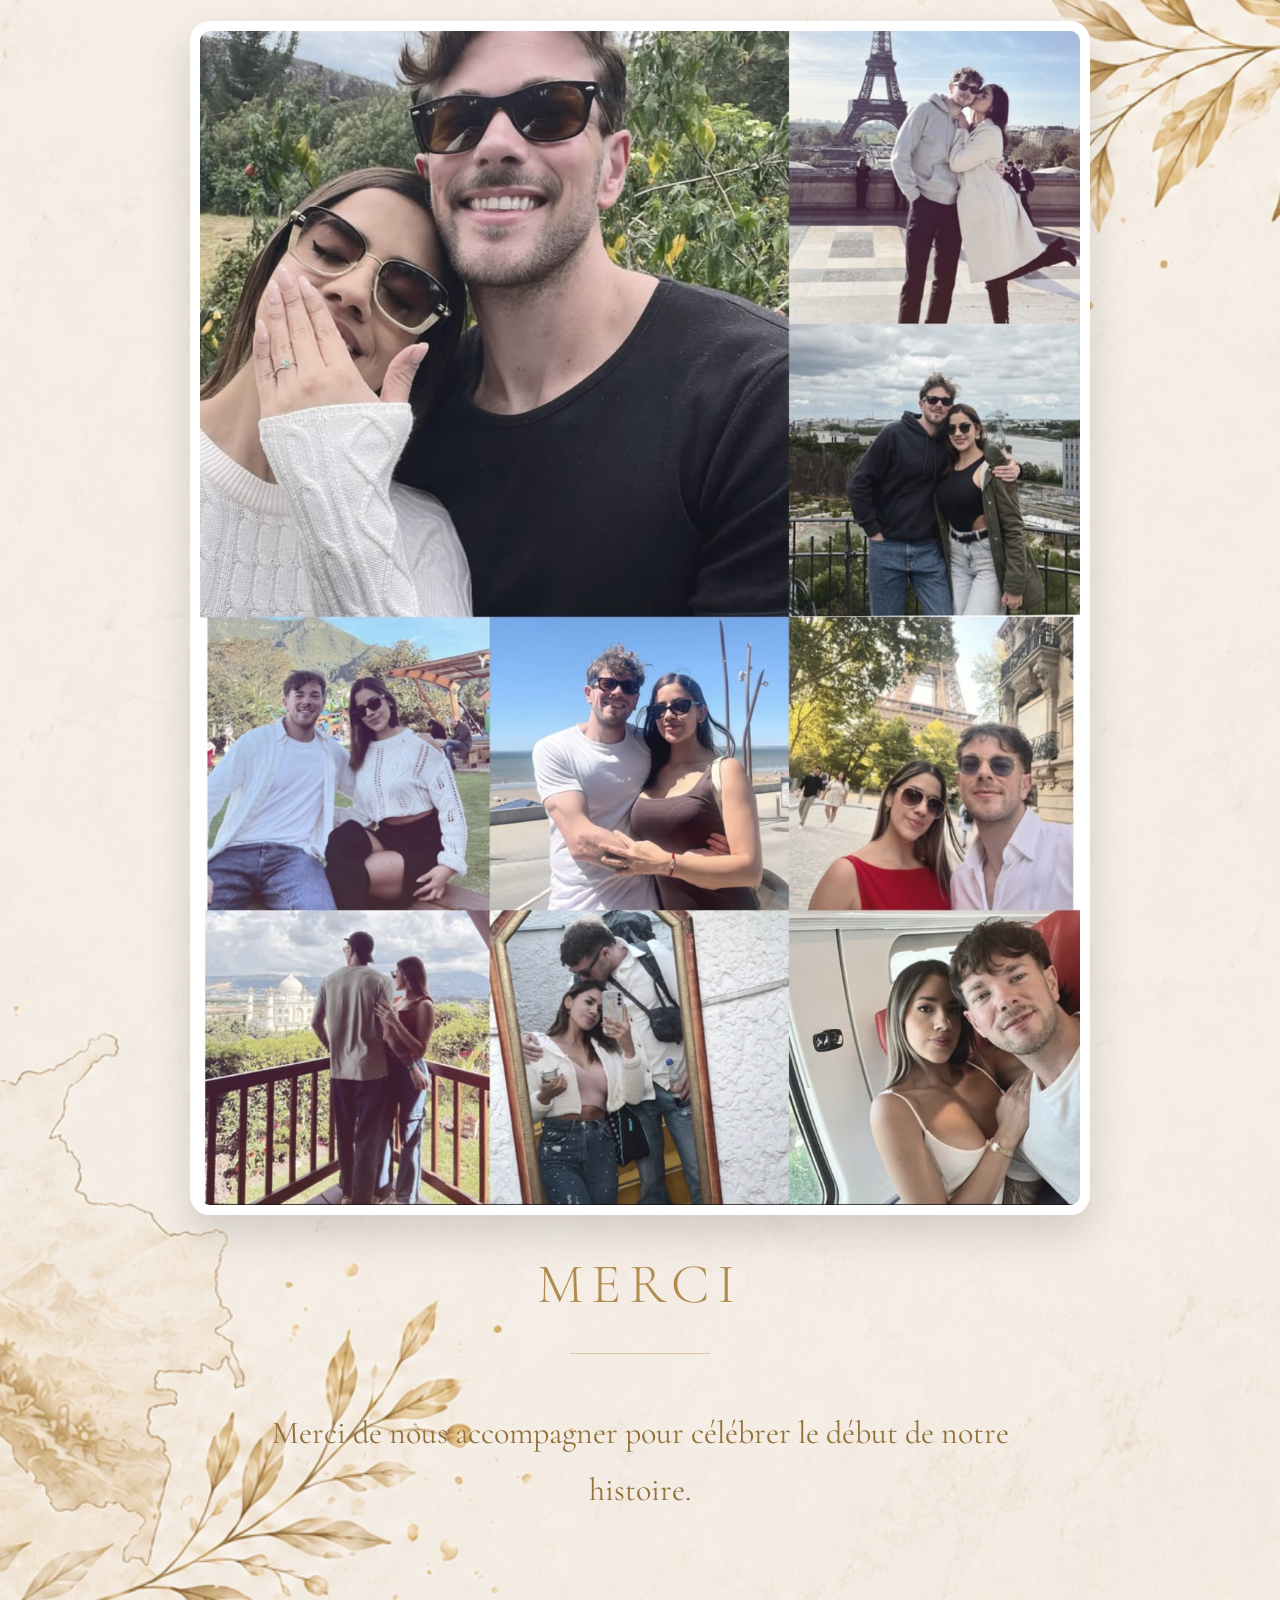
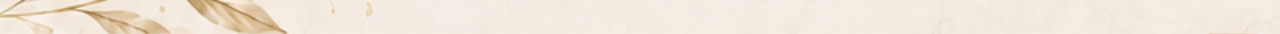
==== commit 312ad61d: "Update index.html" ====
--- a/index.html
+++ b/index.html
@@ -77,11 +77,6 @@
 
     <div class="line-small"></div>
 
-    <!-- Fecha -->
-
-    <p id="date" class="date">
-
-        03 OCTOBRE 2026
 
     </p>
 
@@ -441,8 +436,7 @@
 
             <p id="gentlemenText">
 
-                Costume beige
-
+Tenue de couleur beige
             </p>
 
         </div>
@@ -496,32 +490,42 @@
             cette journée avec vous.
 
         </p>
-
-        <form class="rsvp-form">
-
-            <input
-                id="nameInput"
-                type="text"
-                placeholder="Nom et prénom">
-
-            <input
-                id="guestsInput"
-                type="number"
-                placeholder="Nombre de personnes">
-
-            <textarea
-                id="foodInput"
-                placeholder="Restrictions alimentaires"></textarea>
-
-            <button
-                id="confirmBtn"
-                type="submit">
-
-                Confirmer ma présence
-
-            </button>
-
-        </form>
+<form
+    class="rsvp-form"
+    action="https://formsubmit.co/guillaume.ledantec@orange.fr"
+    method="POST">
+
+    <input
+        id="nameInput"
+        name="Nom"
+        type="text"
+        placeholder="Nom et prénom"
+        required>
+
+    <input
+        id="guestsInput"
+        name="Nombre de personnes"
+        type="number"
+        placeholder="Nombre de personnes"
+        required>
+
+    <textarea
+        id="foodInput"
+        name="Restrictions alimentaires"
+        placeholder="Restrictions alimentaires"></textarea>
+
+    <button
+        id="confirmBtn"
+        type="submit">
+        Confirmer ma présence
+    </button>
+
+<input type="hidden" name="_subject" value="Nouvelle confirmation de mariage">
+<input type="hidden" name="_captcha" value="false">
+<input type="hidden" name="_template" value="table">
+<input type="hidden" name="_next" value="https://angelajuliethgonzalezcamacho-netizen.github.io/guillaume-angela-wedding/">
+
+</form>
 
         <p
            id="deadline"
@@ -569,18 +573,14 @@
            class="thanks-text">
 
             Merci de nous accompagner
-            pour célébrer notre union
-            et le début de notre histoire.
+            pour célébrer le début de notre histoire.
 
         </p>
 
         <p
             id="thanksDate"
             class="thanks-date">
-
-            03 octobre 2026 · Nantes
-
-        </p>
+      </p>
 
     </div>
 
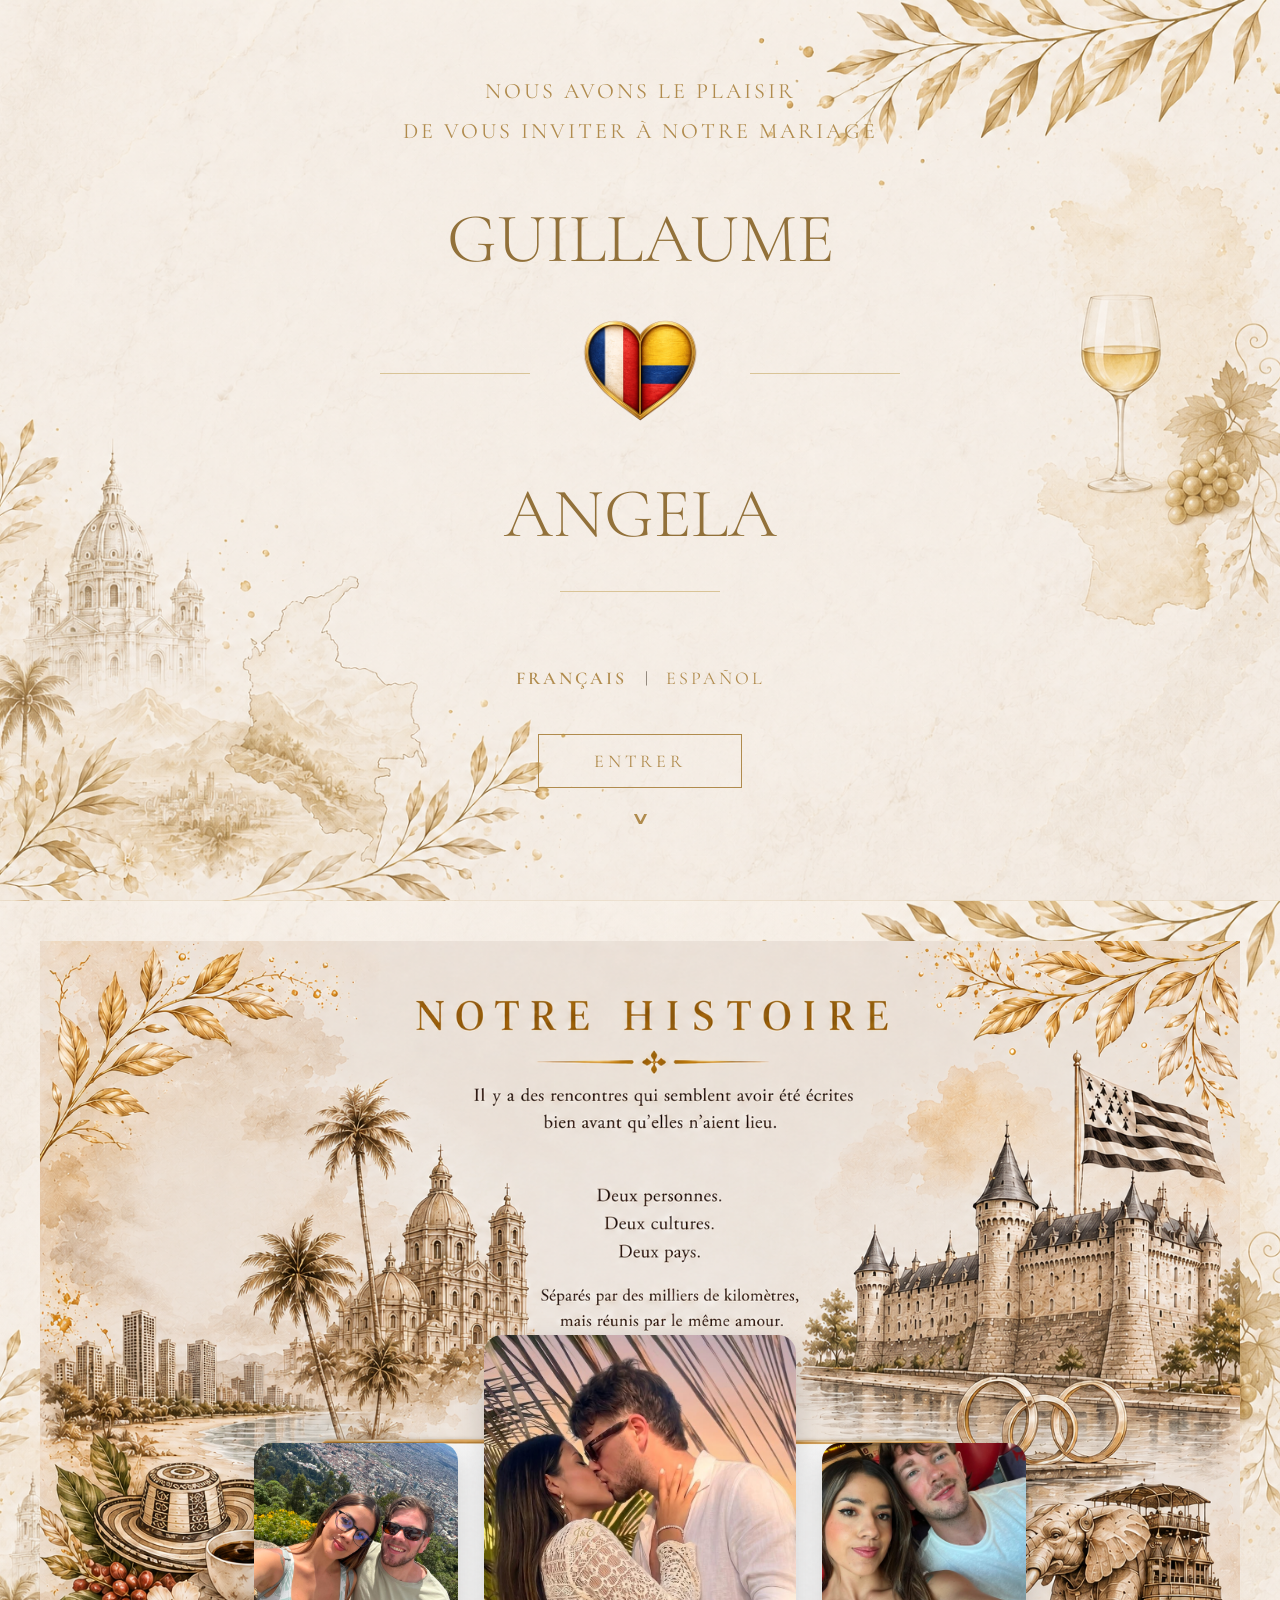
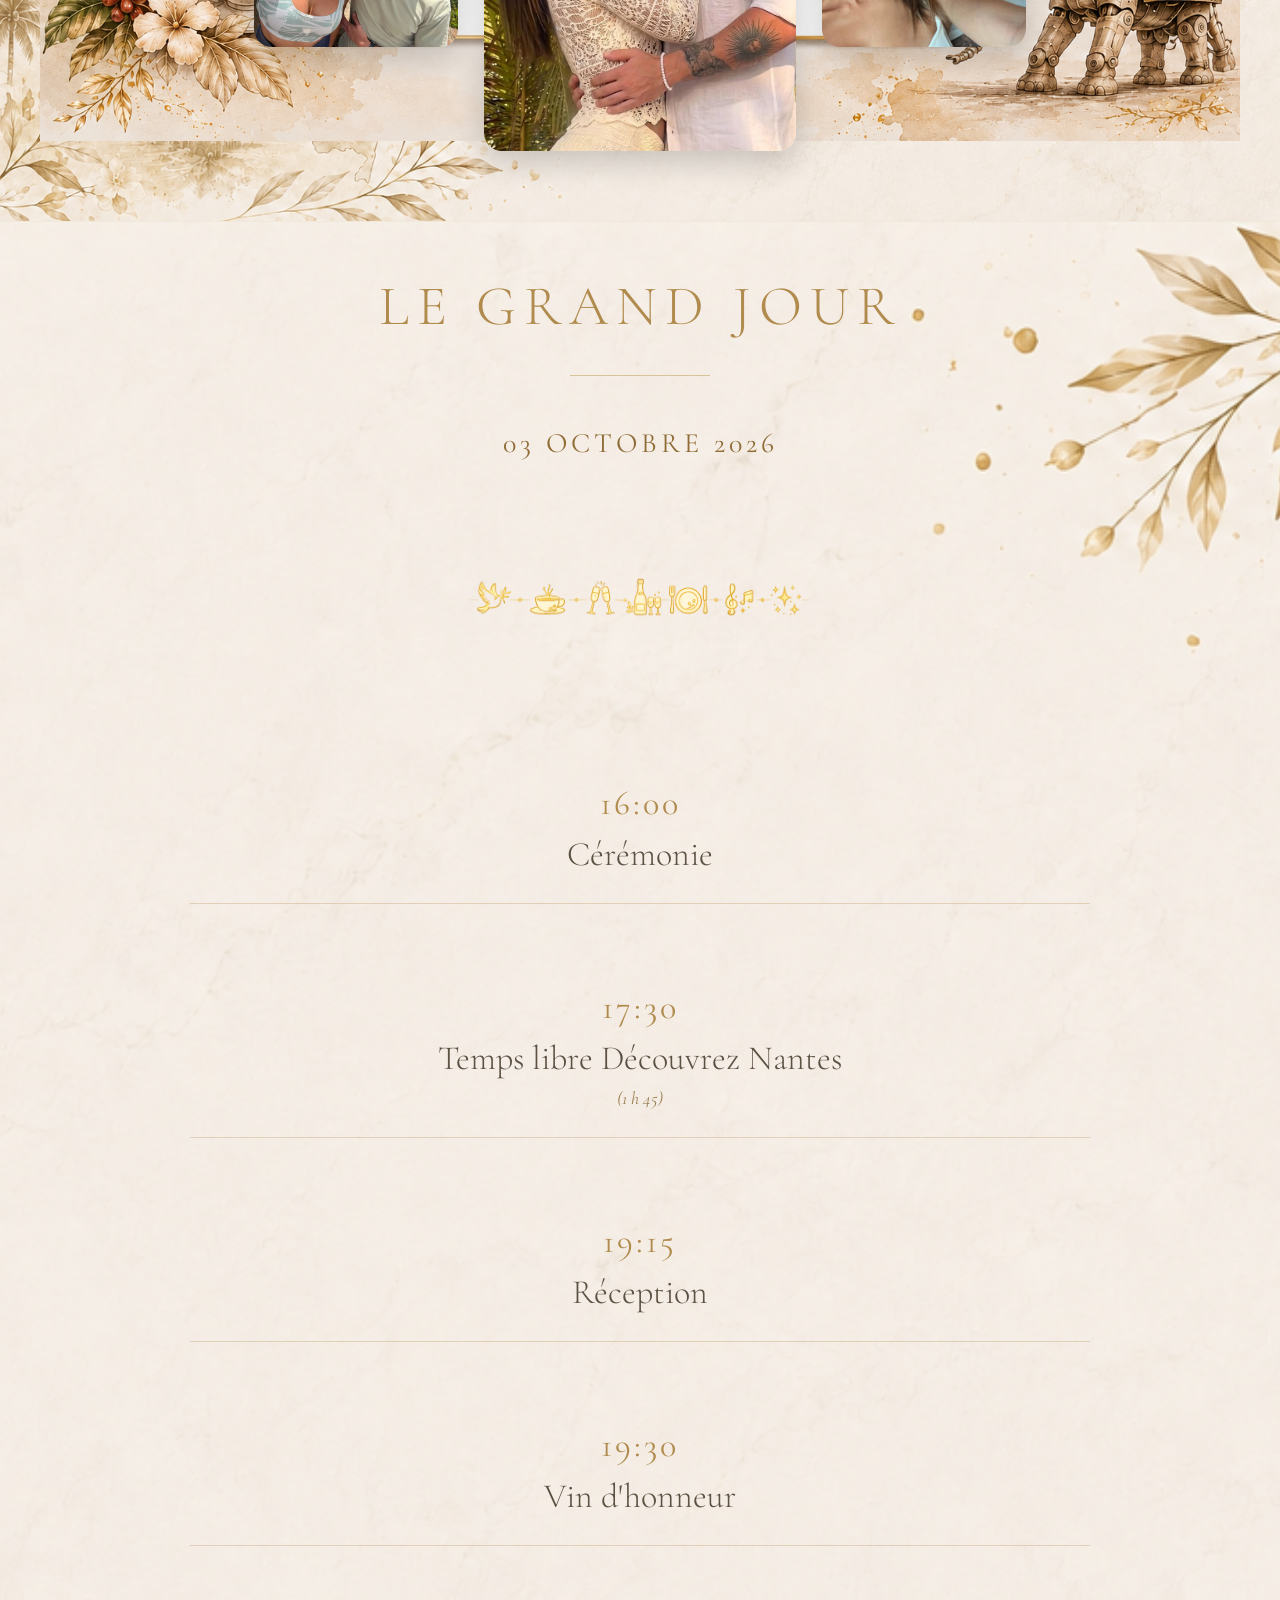
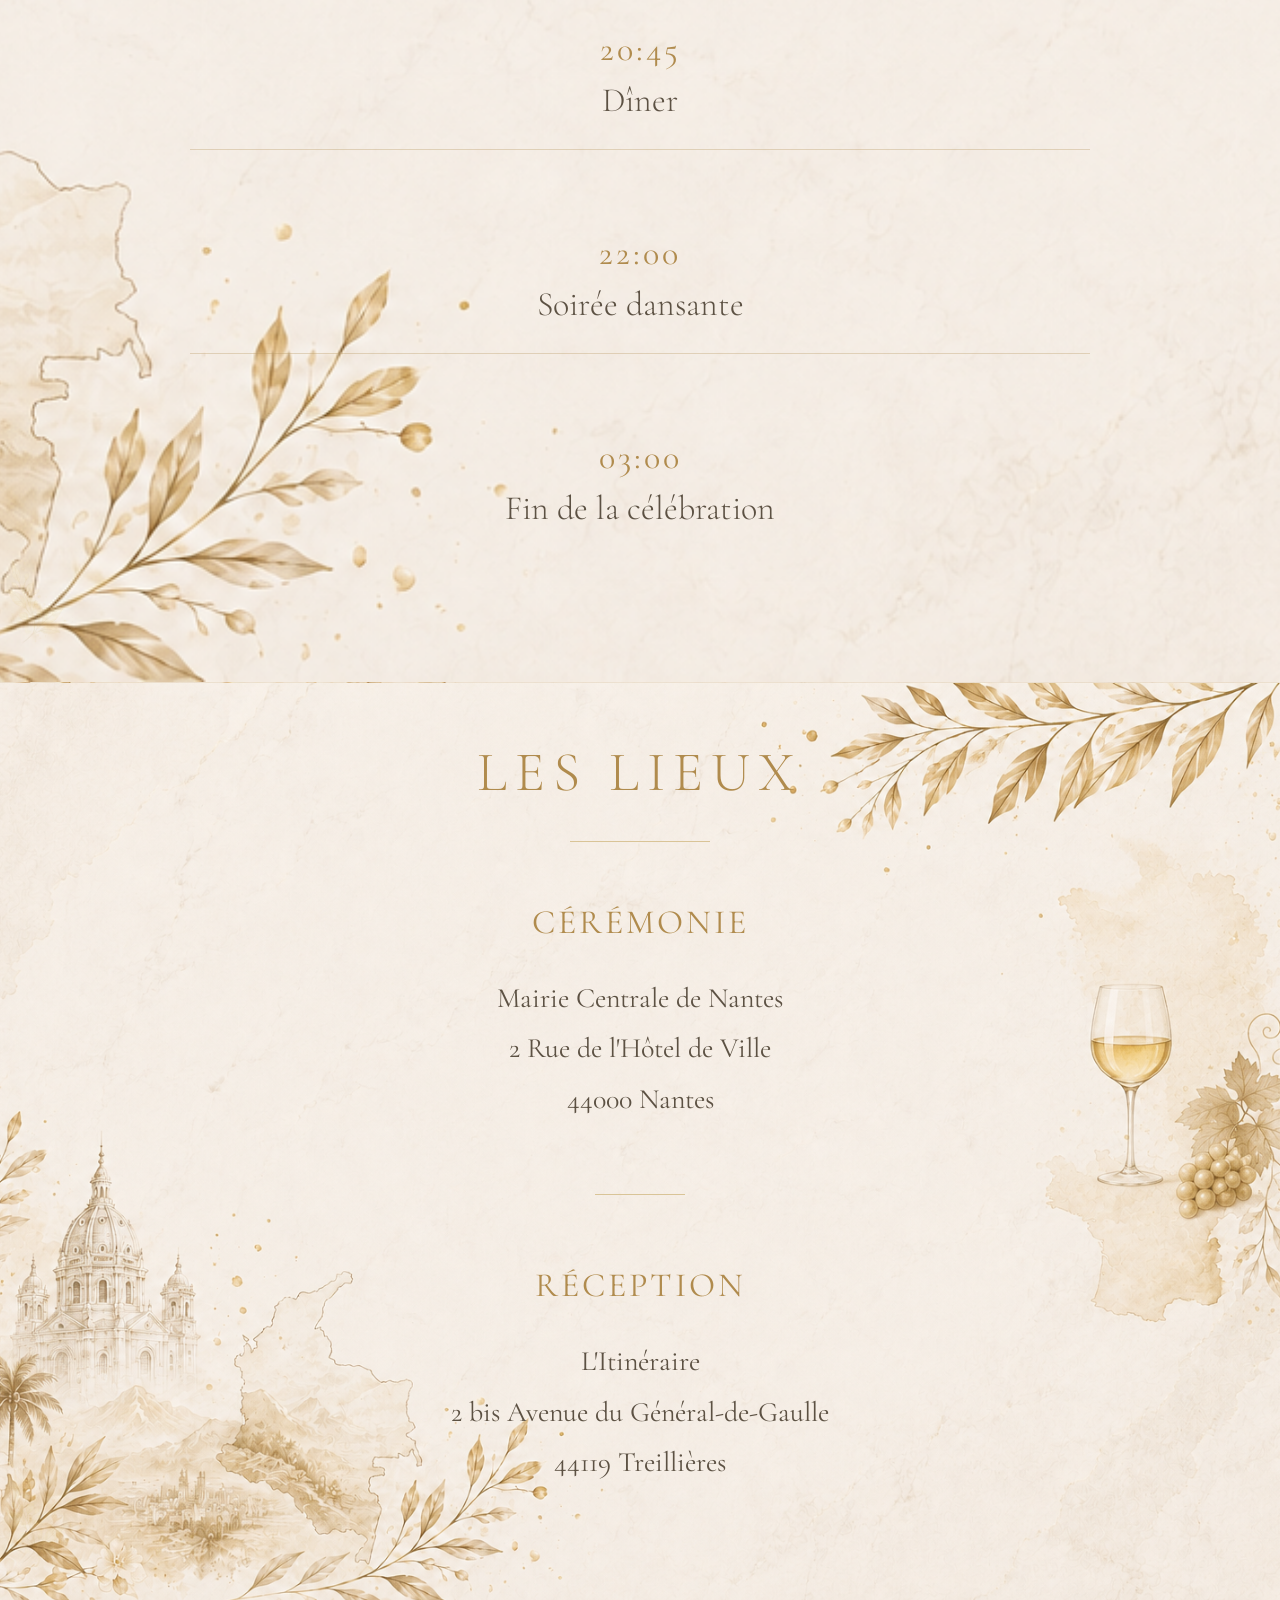
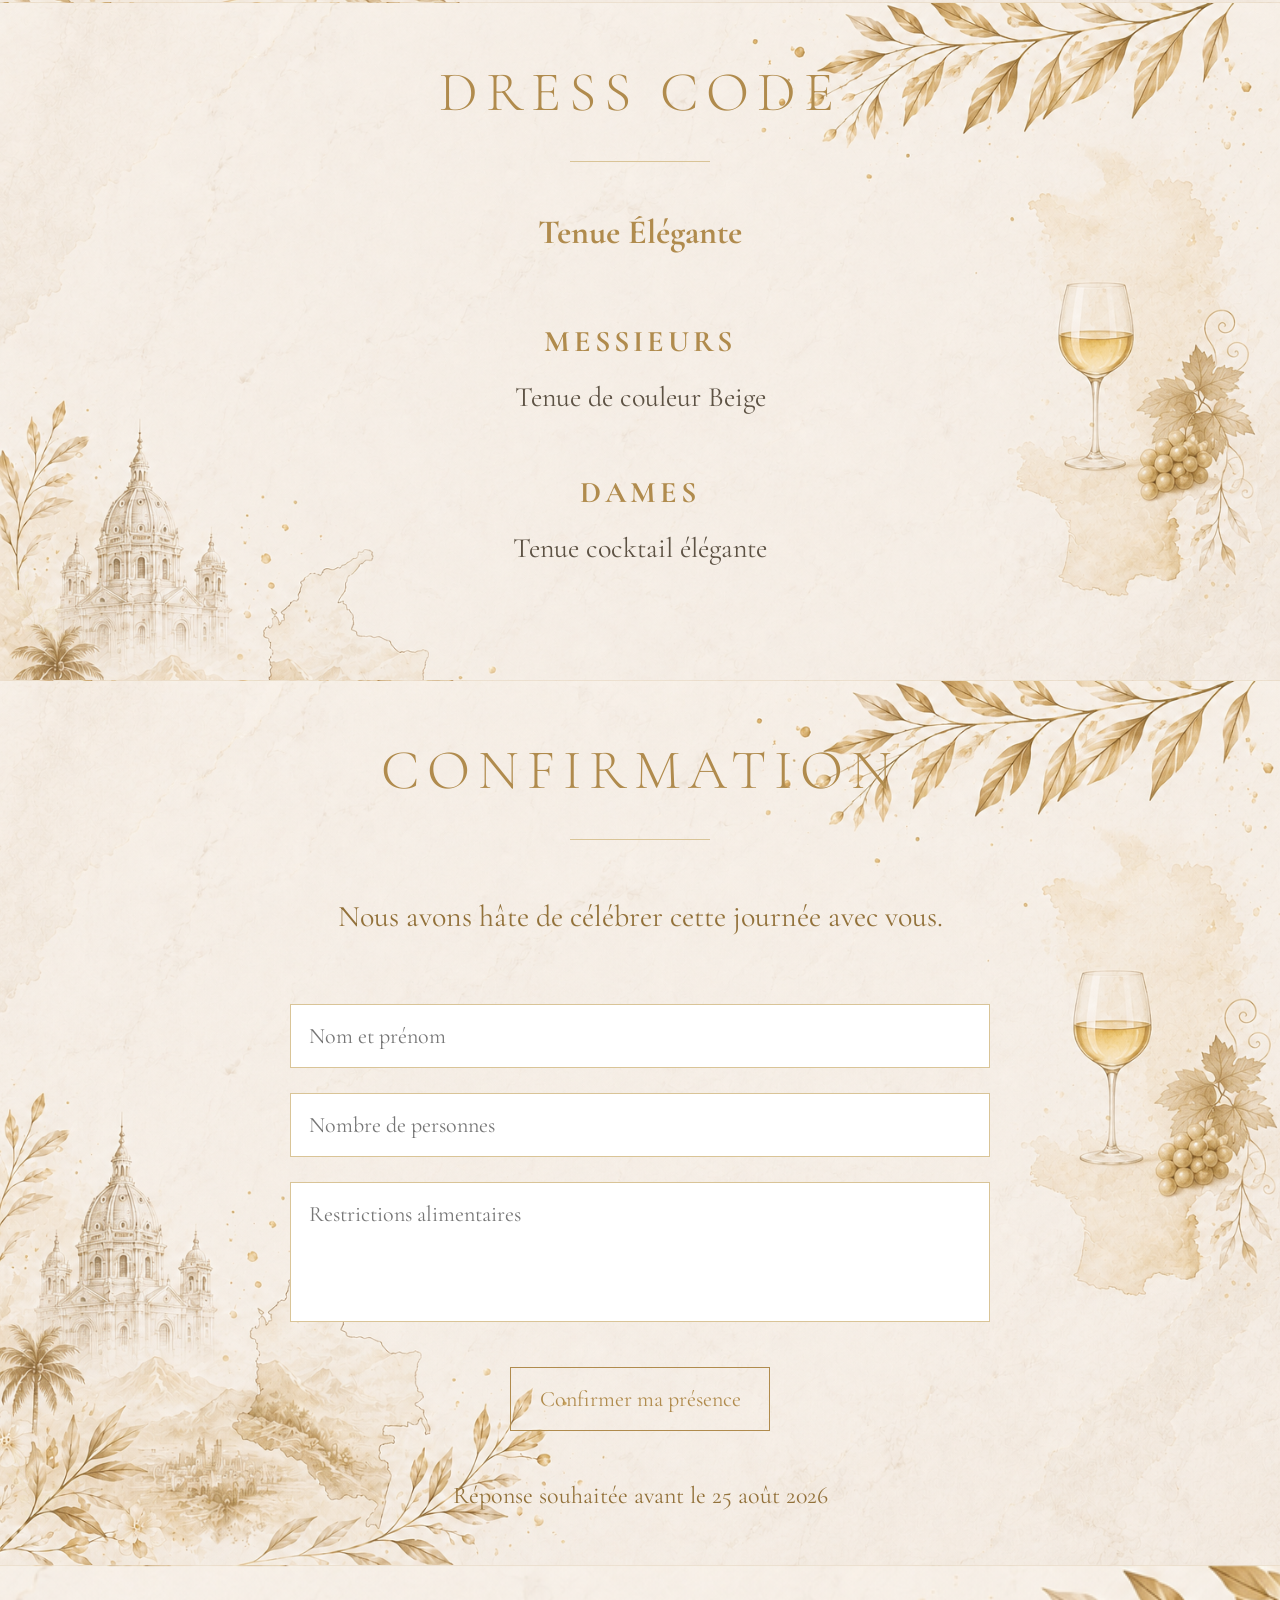
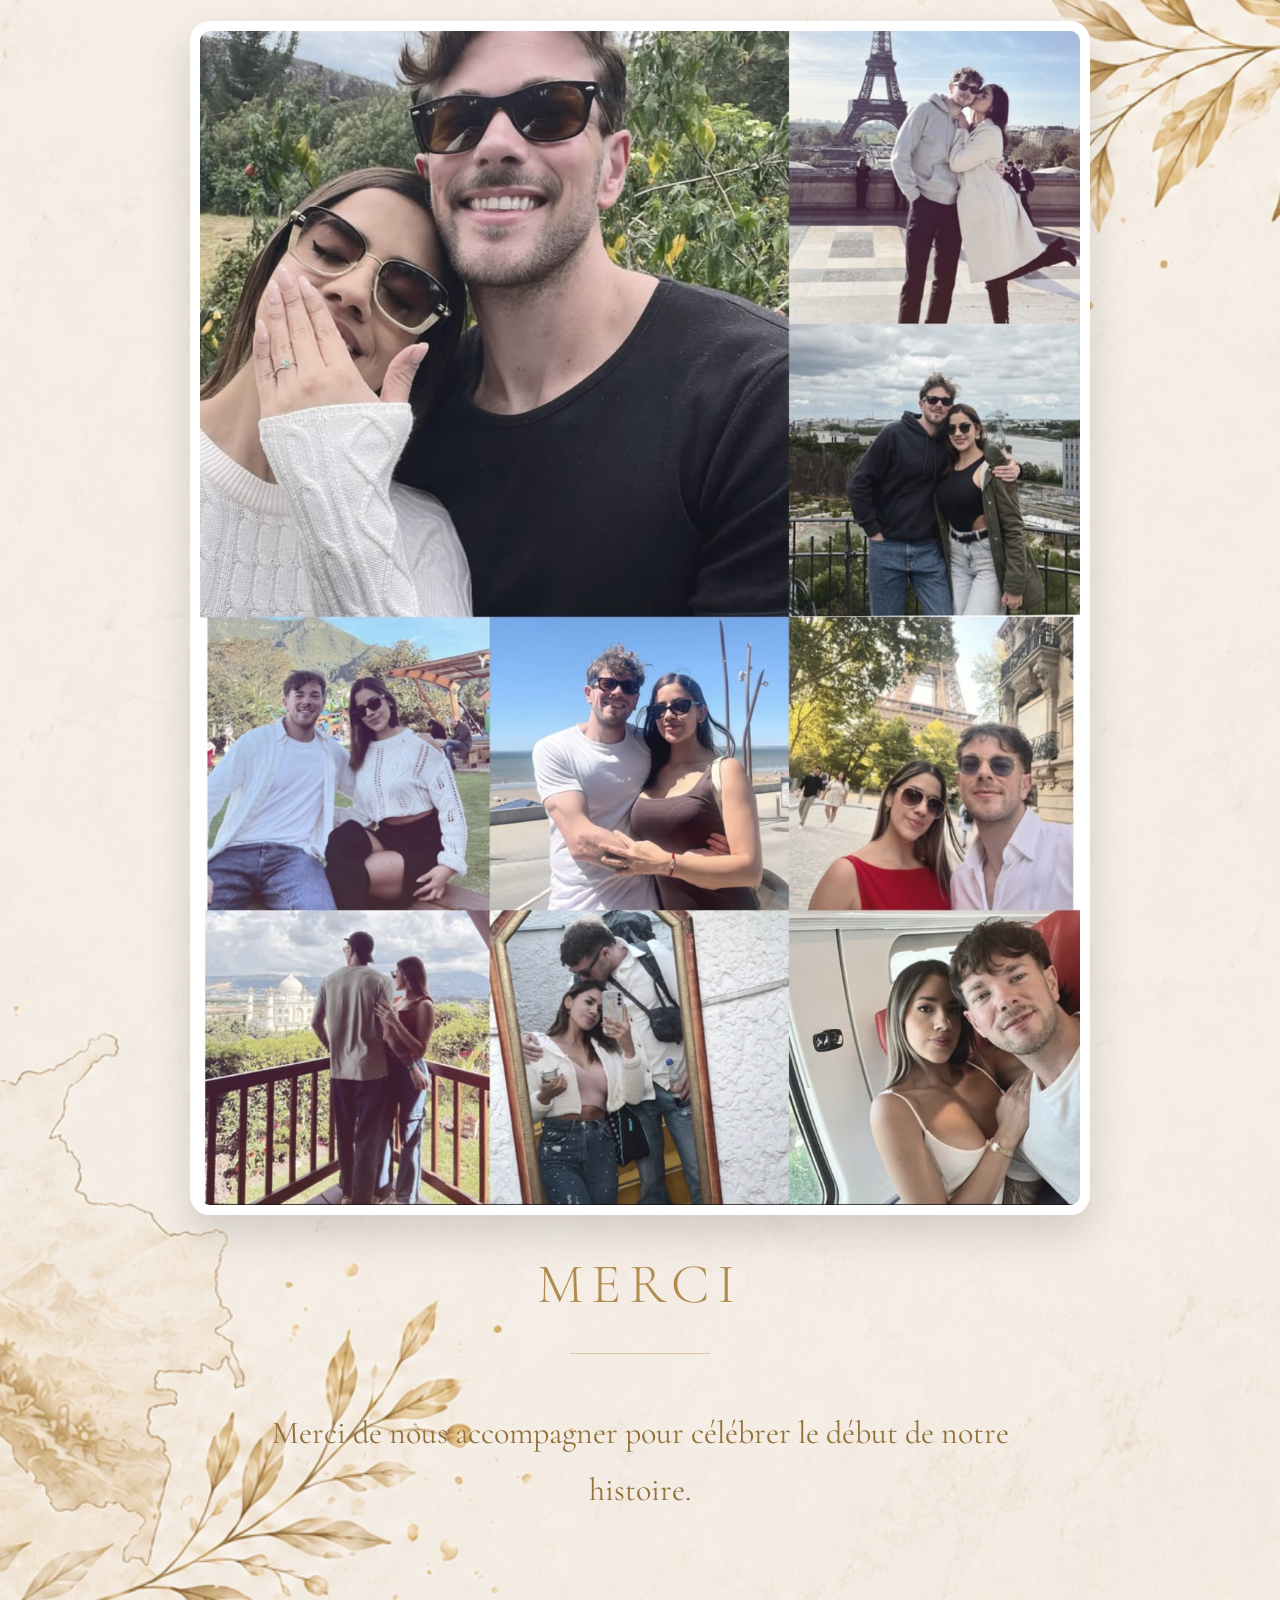
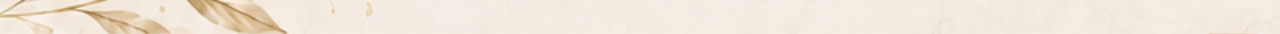
==== commit 7df8db7f: "Update index.html" ====
--- a/index.html
+++ b/index.html
@@ -76,7 +76,6 @@
     </h1>
 
     <div class="line-small"></div>
-
 
     </p>
 
@@ -436,7 +435,7 @@
 
             <p id="gentlemenText">
 
-Tenue de couleur beige
+            Tenue de couleur Beige
             </p>
 
         </div>
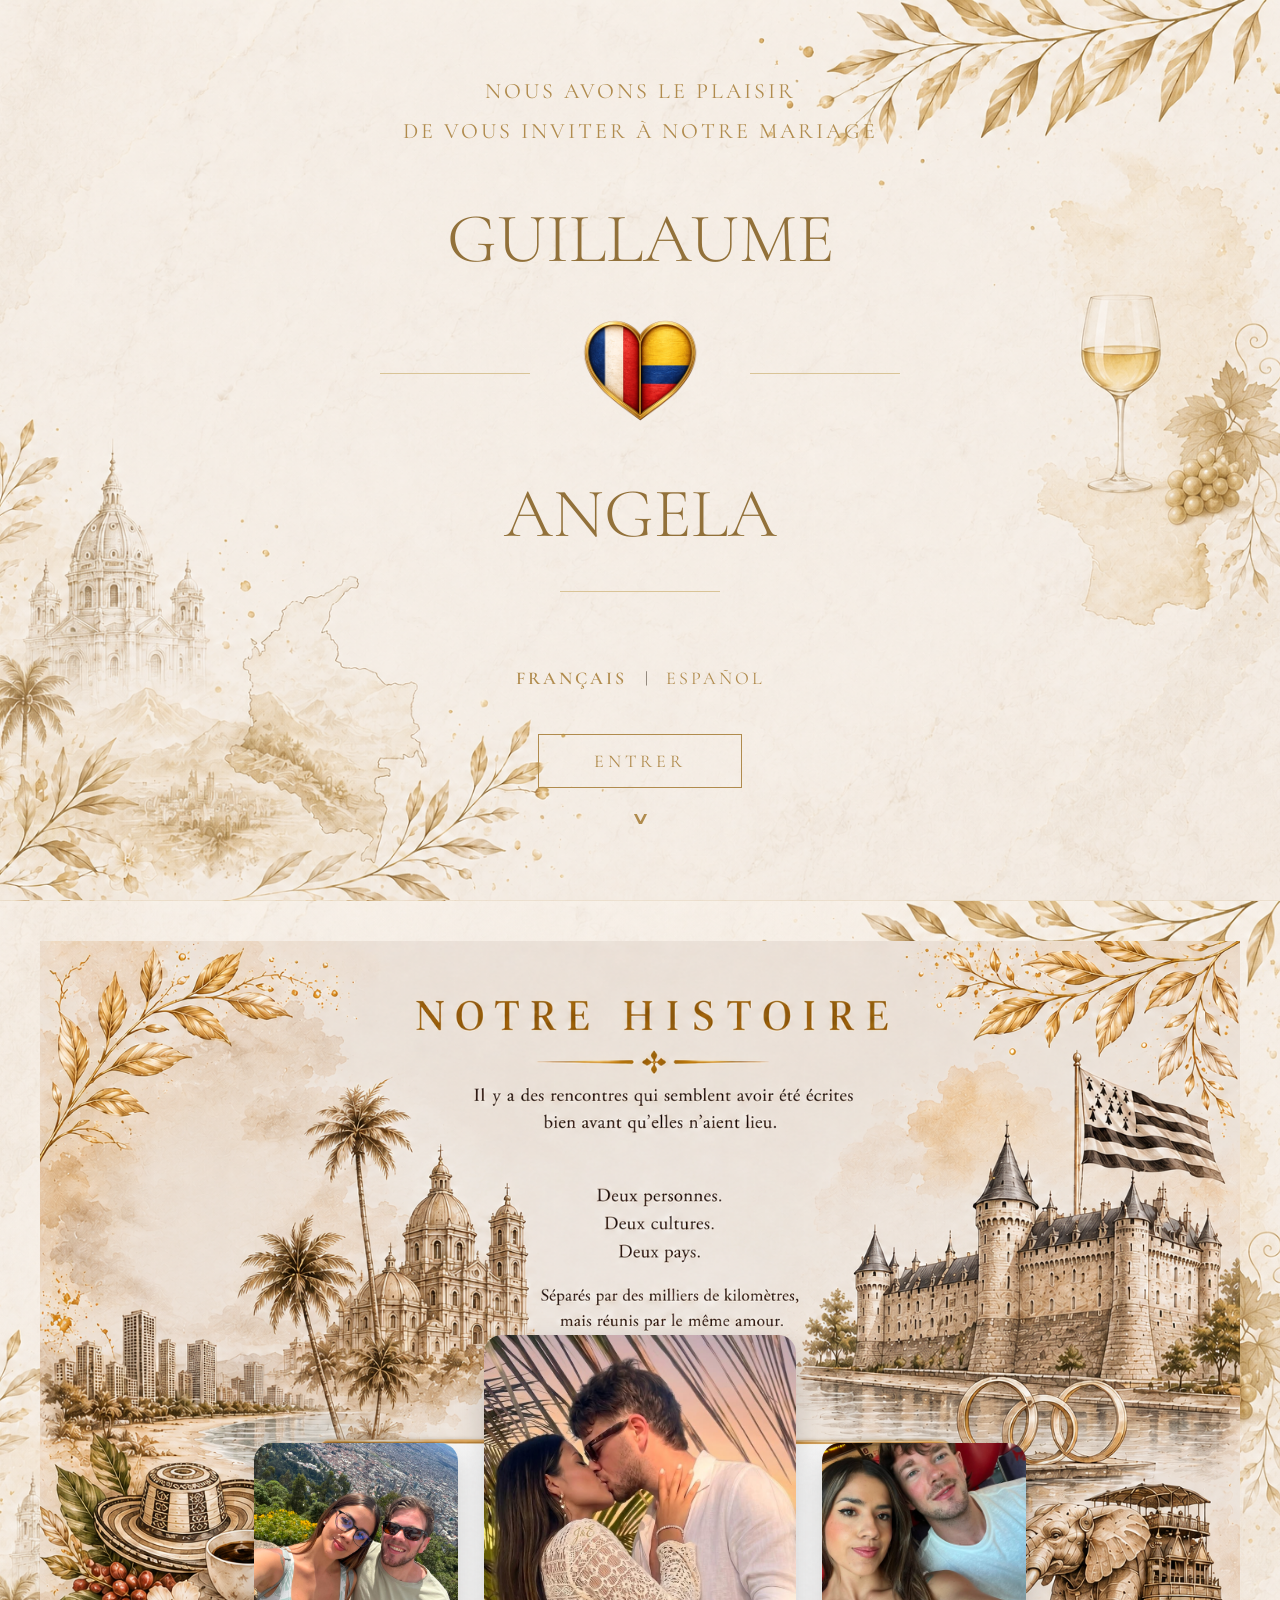
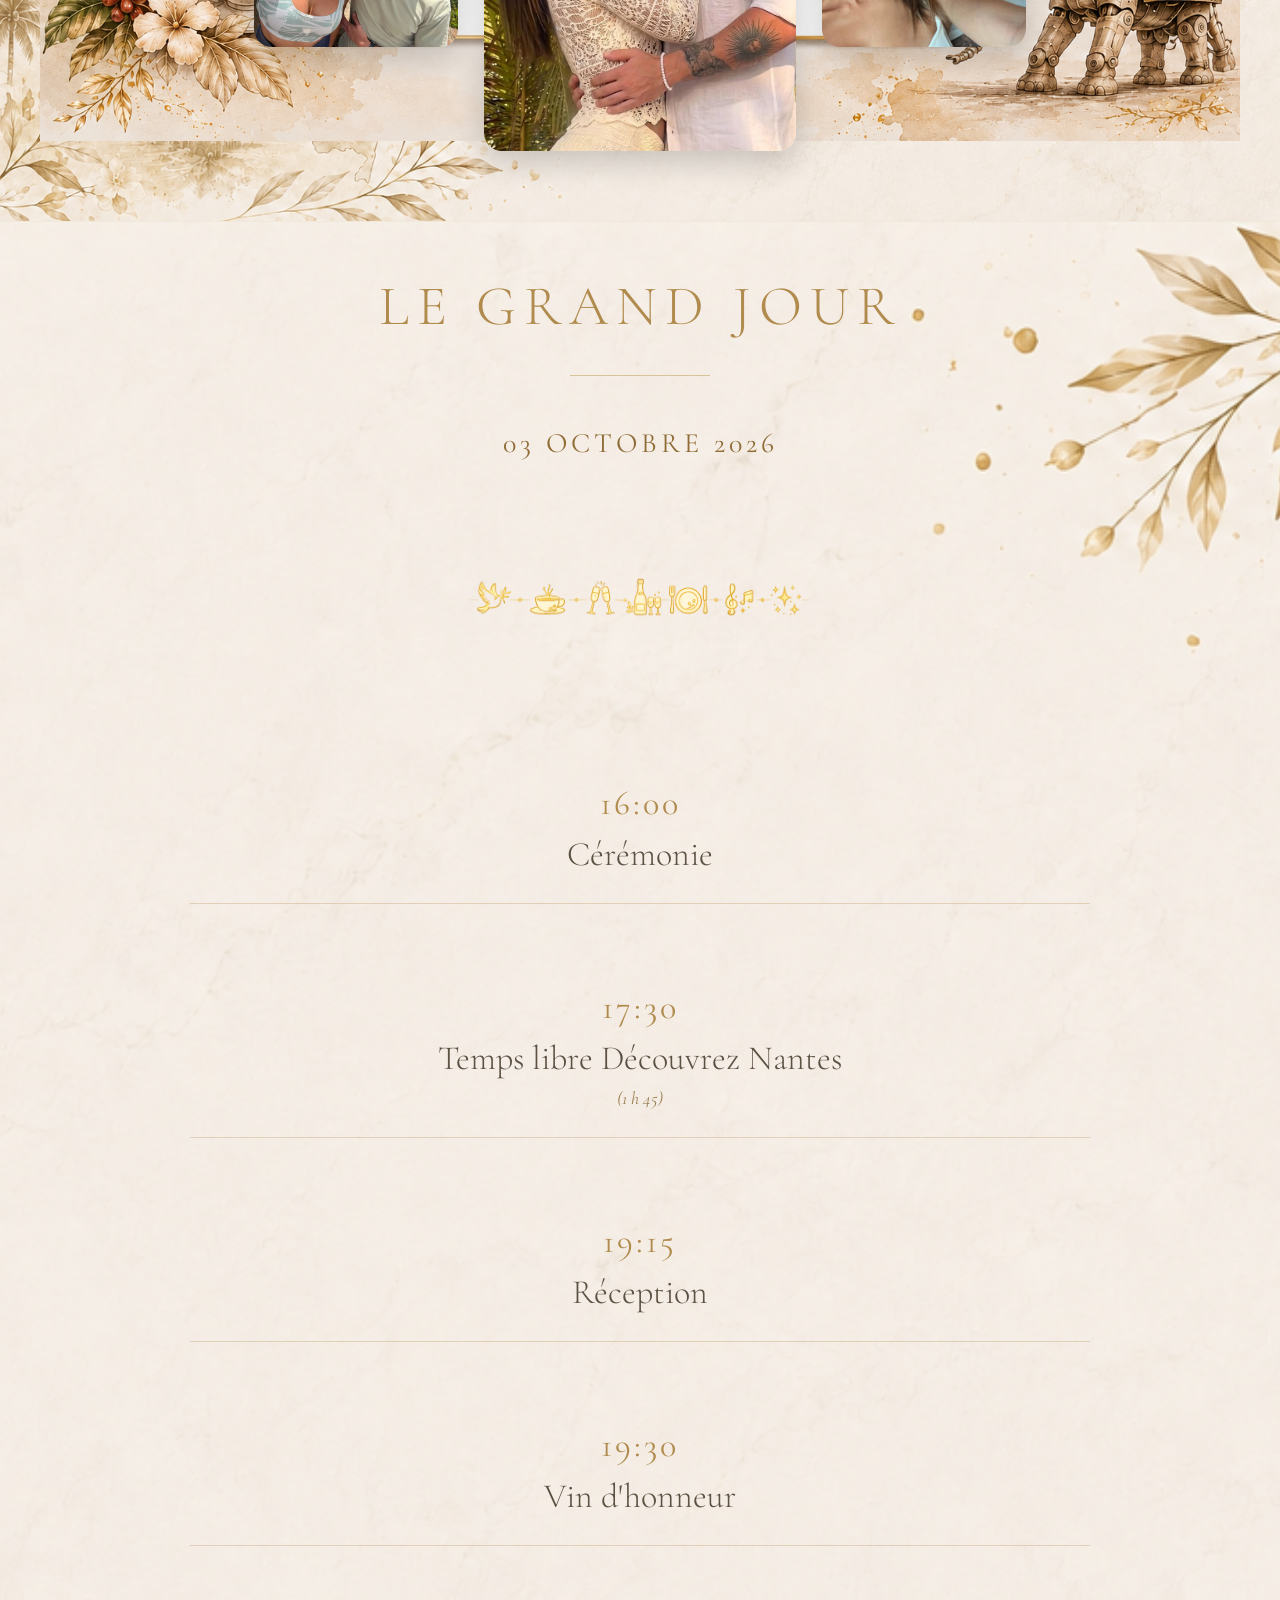
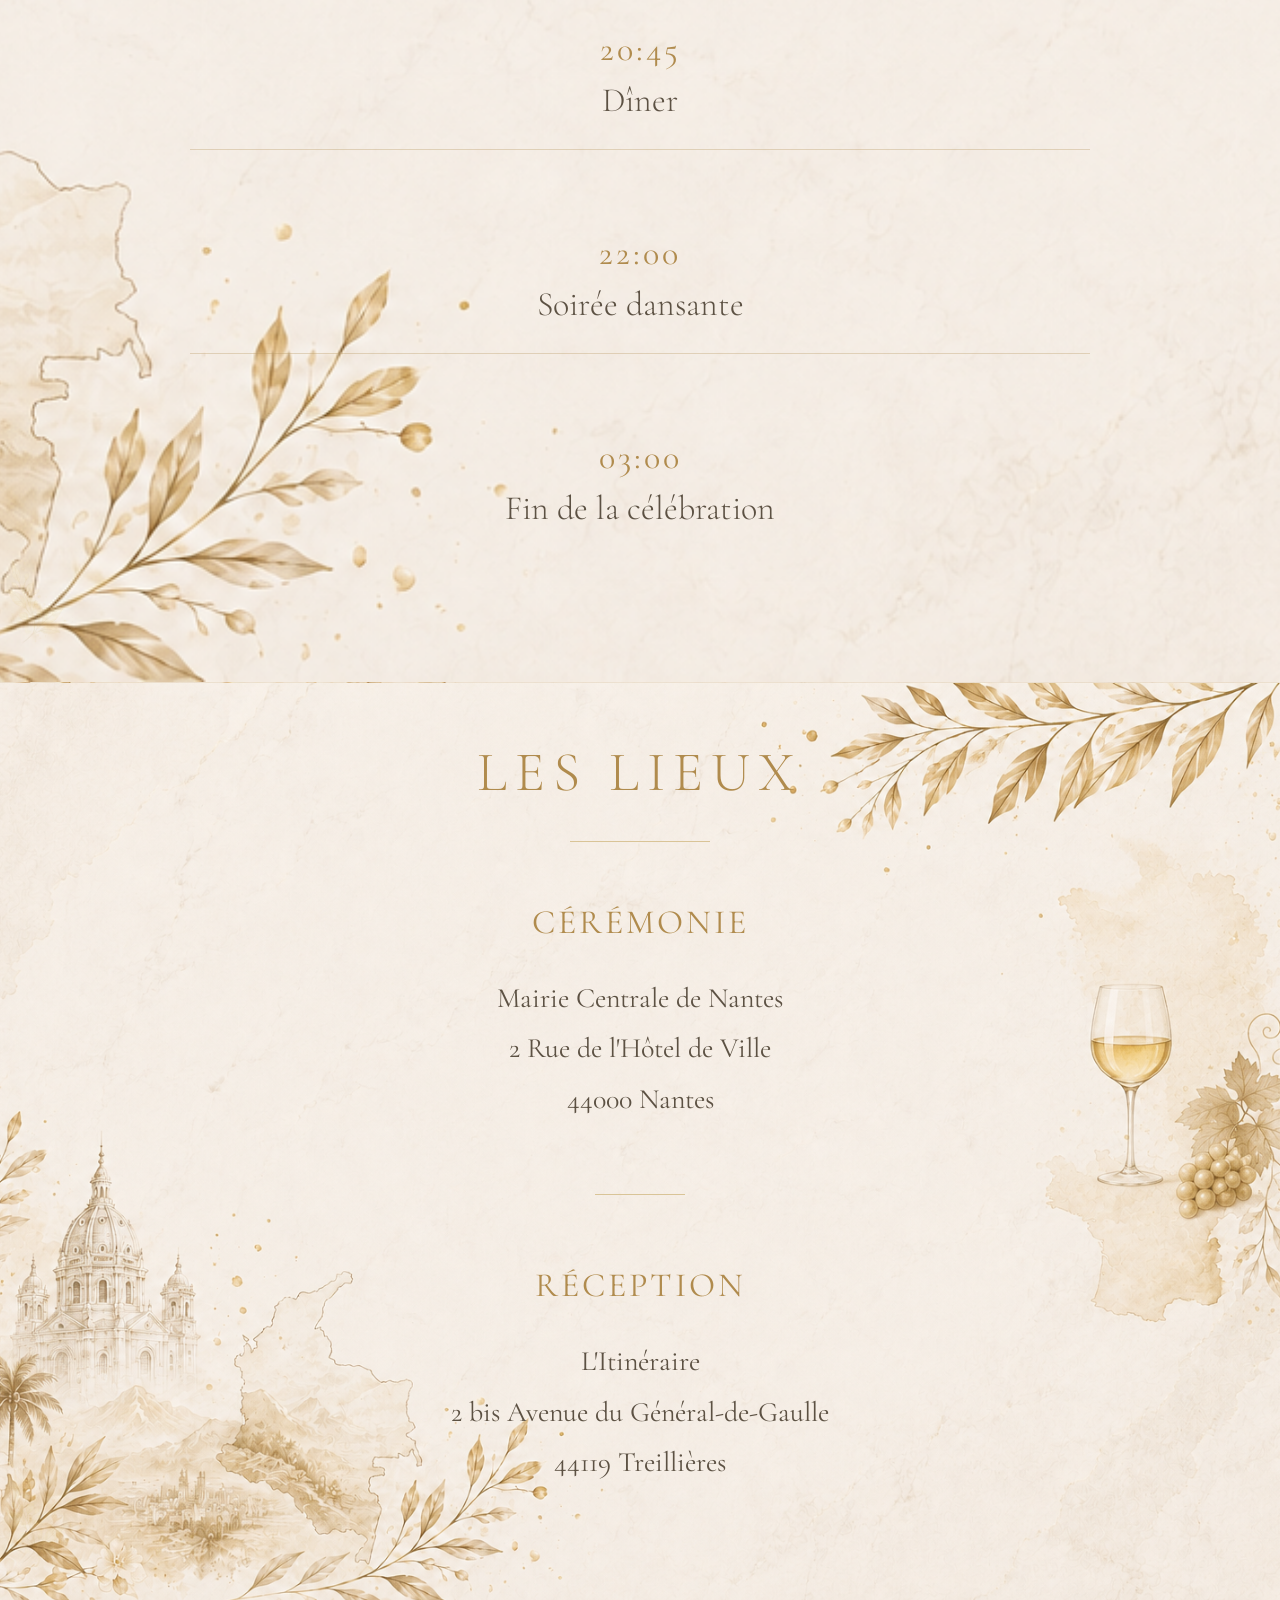
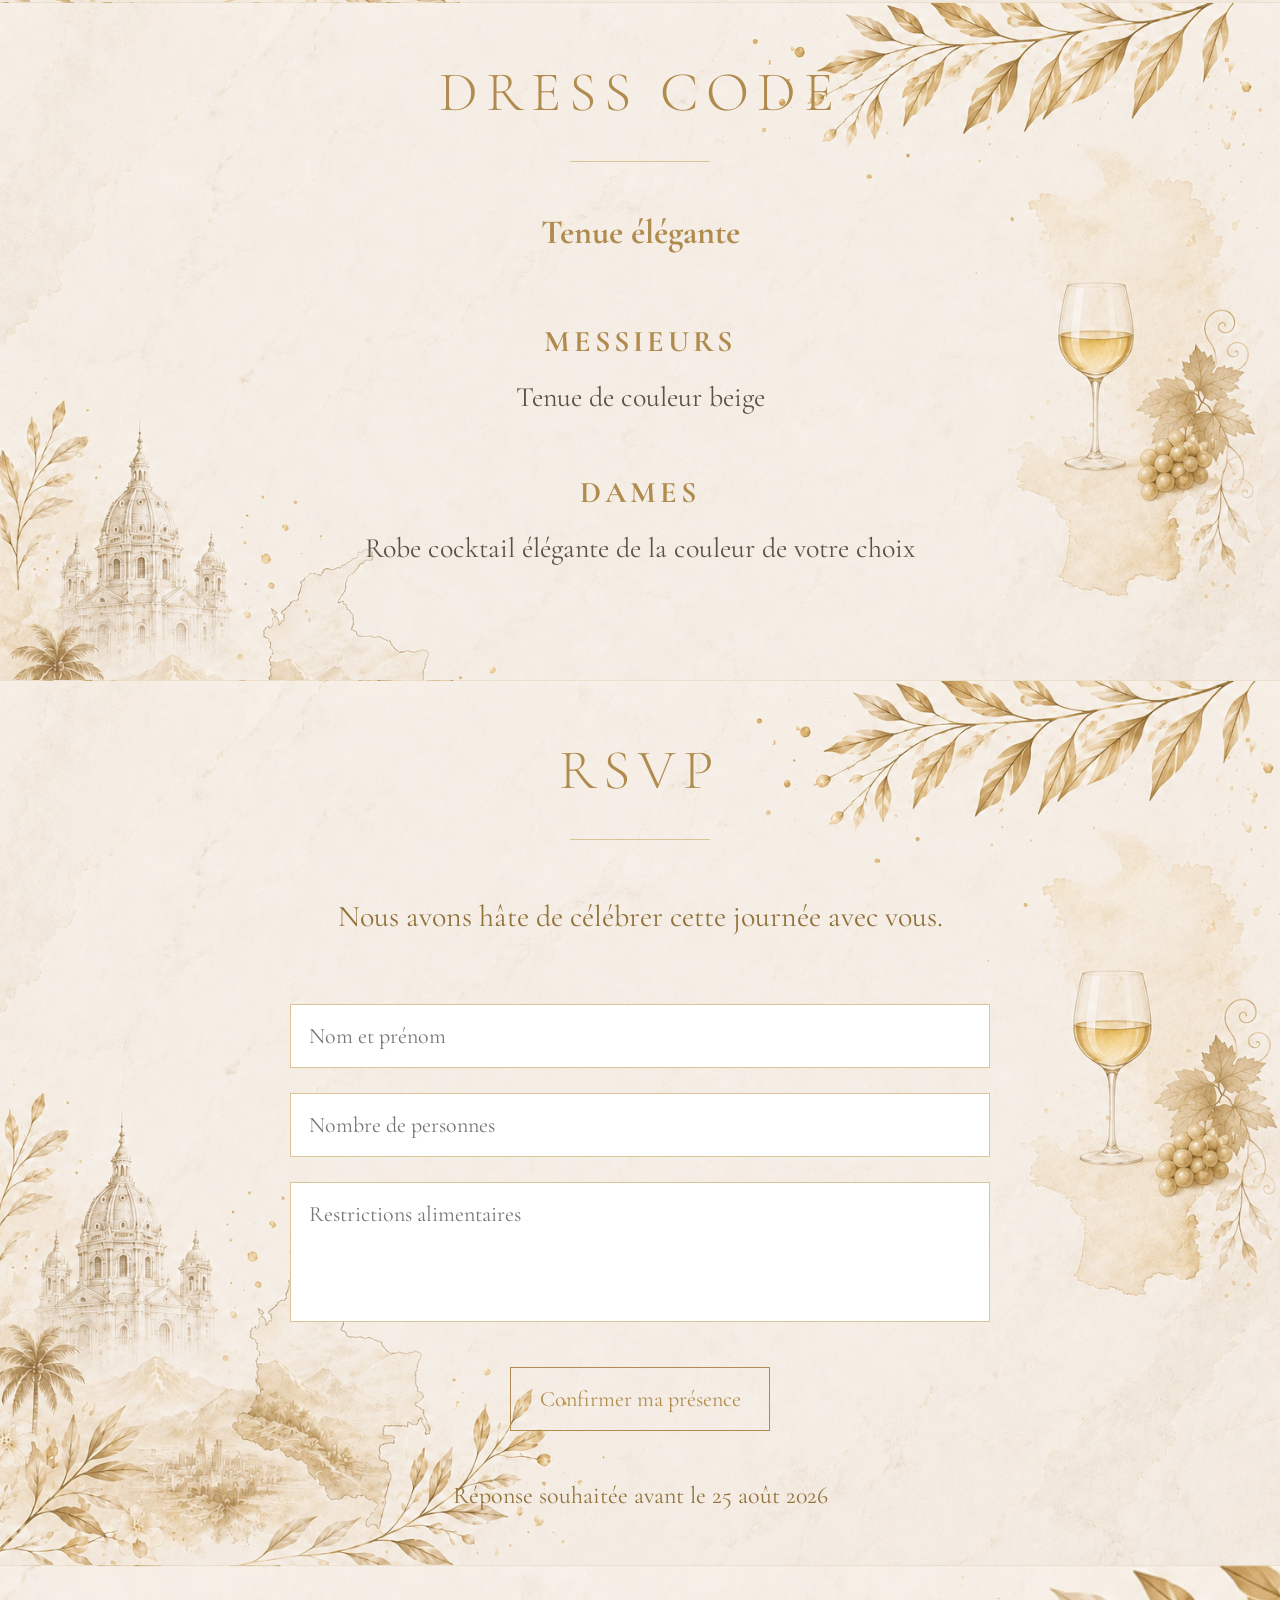
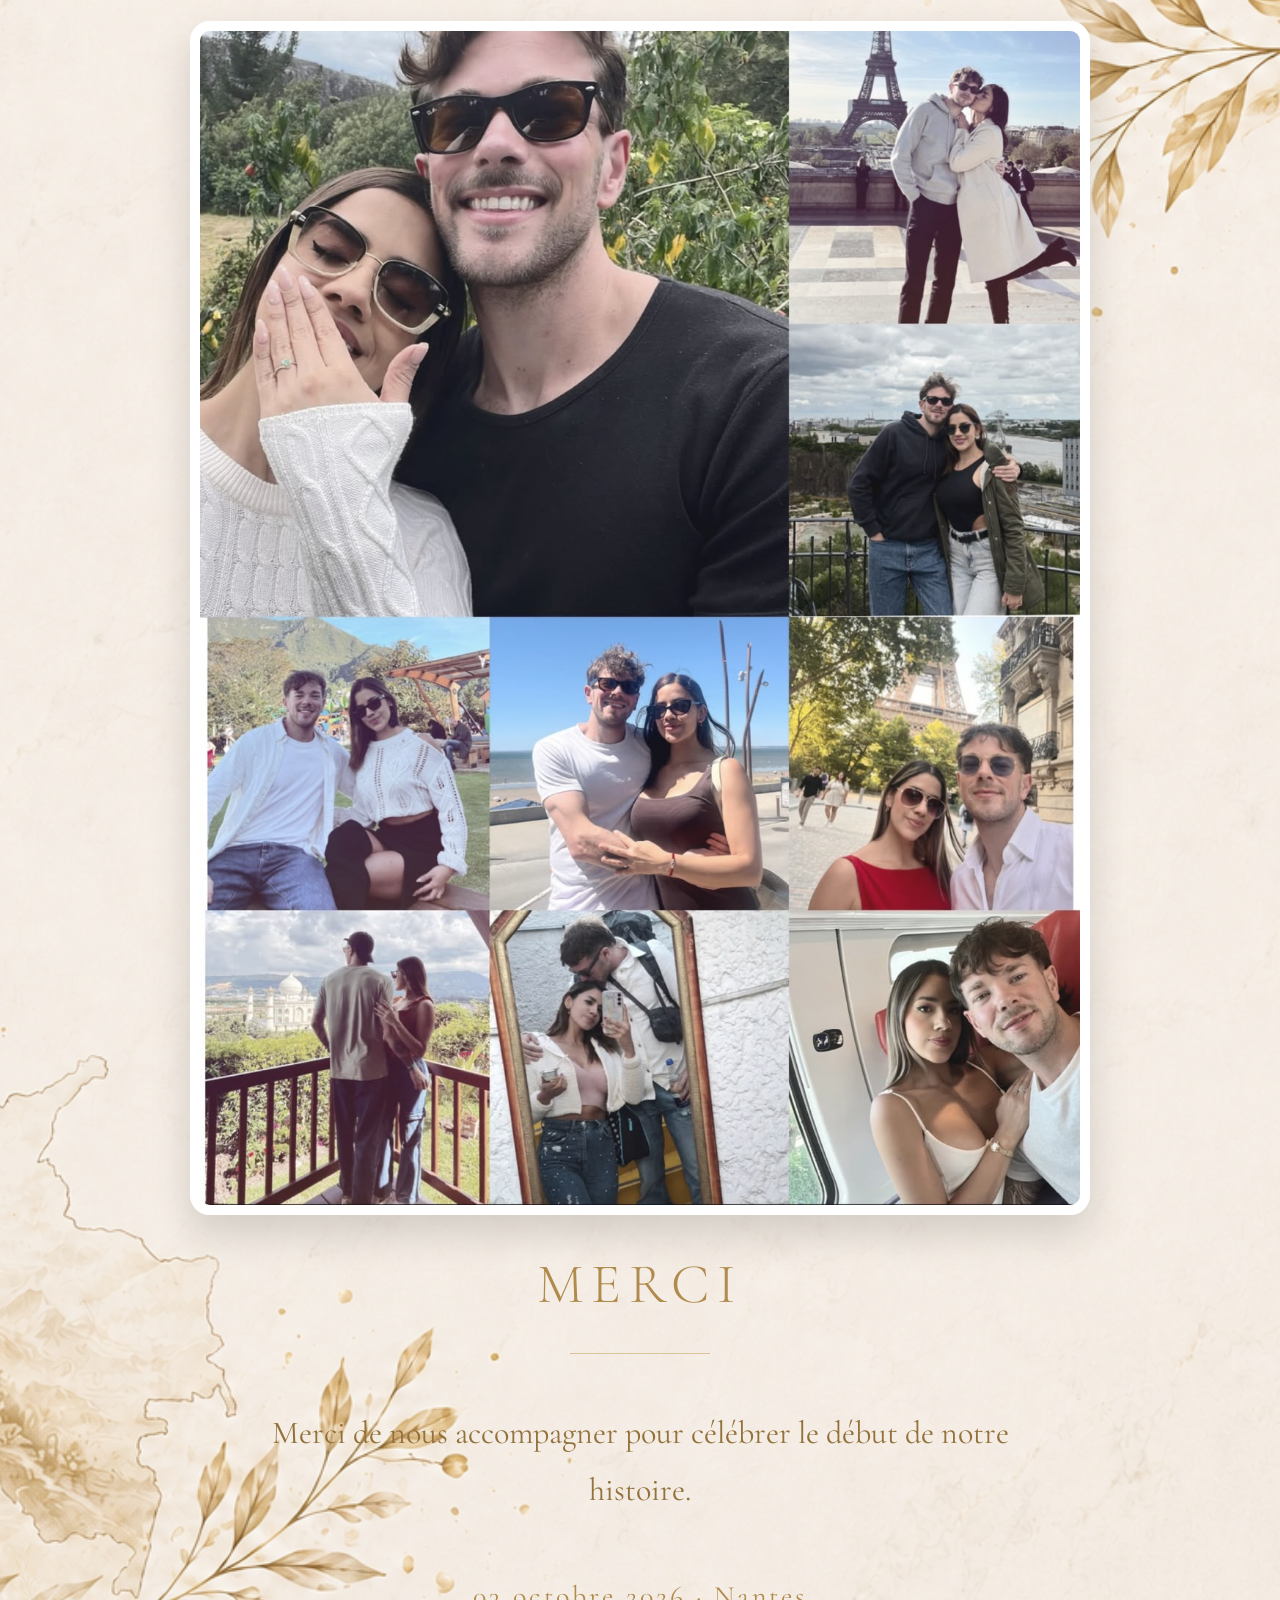
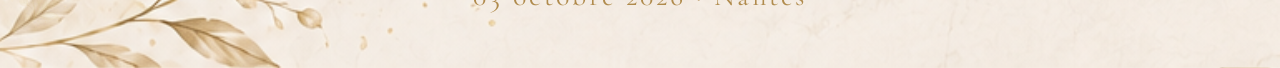
==== commit 935181d6: "summary" ====
--- a/index.html
+++ b/index.html
@@ -522,8 +522,7 @@
 <input type="hidden" name="_subject" value="Nouvelle confirmation de mariage">
 <input type="hidden" name="_captcha" value="false">
 <input type="hidden" name="_template" value="table">
-<input type="hidden" name="_next" value="https://angelajuliethgonzalezcamacho-netizen.github.io/guillaume-angela-wedding/">
-
+<input type="hidden" name="_next" value="https://angelajuliethgonzalezcamacho-netizen.github.io/guillaume-angela-wedding/merci.html">
 </form>
 
         <p
